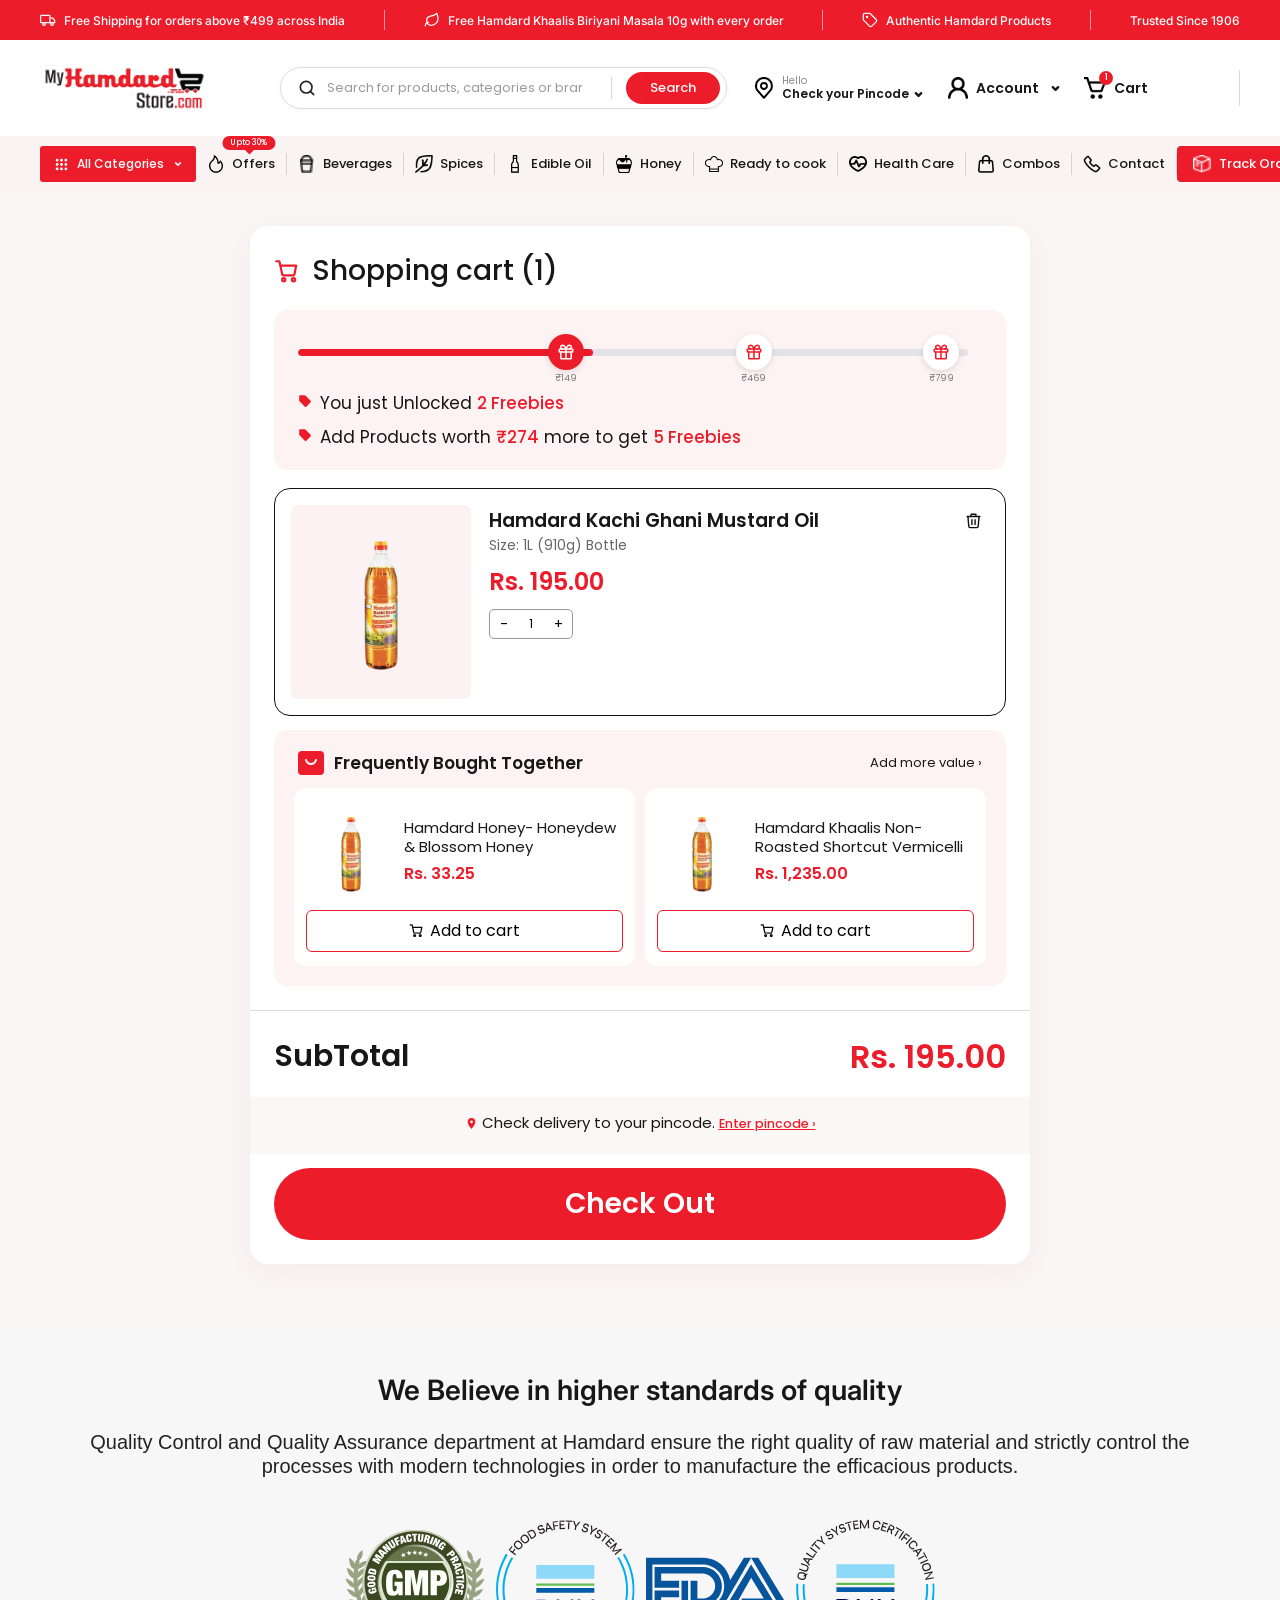
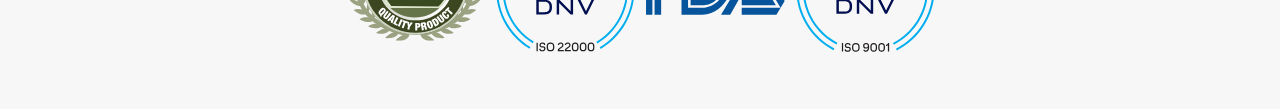
==== cart.html @ 6a052407 "pages updated" ====
<!DOCTYPE html>
<html lang="en">
<head>
  <meta charset="UTF-8">
  <meta name="viewport" content="width=device-width, initial-scale=1.0">
  <meta name="theme-color" content="#ed1c2b">
  <title>Shopping Cart — My Hamdard Store</title>
  <link rel="preconnect" href="https://fonts.googleapis.com">
  <link rel="preconnect" href="https://fonts.gstatic.com" crossorigin>
  <link href="https://fonts.googleapis.com/css2?family=Inter:wght@400;500;600;700;800&family=Poppins:wght@400;500;600;700;800&display=swap" rel="stylesheet">
  <style>
    :root{--red:#ed1c2b;--deep-red:#c91522;--ink:#171717;--muted:#6d6d6d;--line:#e6e6e6;--soft:#fff5f5;--max:1440px}
    *{box-sizing:border-box}html{scroll-behavior:smooth}body{margin:0;color:var(--ink);font-family:Arial,Helvetica,sans-serif;background:#fff;font-size:14px}a{color:inherit;text-decoration:none}button,input{font:inherit}.announcement{background:var(--red);color:#fff}.announcement__inner{max-width:var(--max);margin:auto;display:flex;justify-content:space-between;align-items:center;gap:18px;padding:10px 24px;font-size:13px}.announcement__item{white-space:nowrap}.store-header{max-width:var(--max);margin:auto;padding:24px;display:grid;grid-template-columns:230px minmax(260px,1fr) auto auto auto auto;align-items:center;gap:22px}.brand{font-size:23px;font-weight:700;line-height:1.1;letter-spacing:-1px}.brand-image{display:block;width:220px;max-width:100%}.brand-image img{display:block;width:100%;height:auto;object-fit:contain}.search{display:flex;align-items:center;border:1px solid #ddd;border-radius:40px;padding:5px 6px 5px 16px;min-width:0;box-shadow:0 2px 10px #00000008}.search input{border:0;outline:0;min-width:0;flex:1;padding:10px;background:transparent}.search button,.track-order,.nav-all{background:var(--red);color:white;border:0;border-radius:28px;padding:12px 22px;font-weight:700;cursor:pointer}.header-link{white-space:nowrap;font-weight:600}.header-link small{display:block;font-weight:400;color:var(--muted);font-size:11px}.main-nav{display:flex;align-items:center;gap:0;padding:10px 20px;margin:0 20px 20px;background:#fff8f8;border-radius:14px;box-shadow:0 8px 24px #7e20200c;overflow-x:auto}.nav-all{border-radius:12px;white-space:nowrap;margin-right:14px}.nav-link{padding:12px 15px;white-space:nowrap;border-right:1px solid #e6dede;font-weight:600;display:flex;align-items:center;gap:9px}.nav-icon{width:24px;height:24px;object-fit:contain;flex:0 0 auto}.header-icon{width:24px;height:24px;object-fit:contain;vertical-align:middle;margin-right:5px}.header-location,.header-account,.header-cart{display:flex;align-items:center;gap:5px}.nav-link:hover{color:var(--red)}.track-order{margin-left:auto;border-radius:12px;white-space:nowrap}.hero{position:relative;max-width:var(--max);margin:0 auto;overflow:hidden}.hero-slide{display:none;position:relative}.hero-slide.active{display:block}.hero-slide img{display:block;width:100%;height:auto;aspect-ratio:3.1/1;object-fit:cover}.hero-slide.active .hero-background{display:block;width:100%;height:auto;aspect-ratio:3.1/1;object-fit:cover}.hero-copy{position:absolute;left:6.5%;top:8%;width:42%;z-index:2;color:#fff;text-shadow:0 1px 2px #8f1700}.hero-brand{display:block;width:54px!important;height:auto!important;aspect-ratio:auto!important;object-fit:contain!important;margin-bottom:8px}.hero-copy h1{font-size:clamp(24px,4.2vw,58px);line-height:.94;margin:0 0 10px;font-weight:800;letter-spacing:-1.2px}.hero-copy h1 span{color:#ffe23b}.hero-copy p{font-size:clamp(8px,1vw,14px);line-height:1.35;max-width:420px;margin:0 0 12px}.hero-shop-button{display:inline-block;background:#fff;color:#d71927;text-shadow:none;padding:8px 16px;border-radius:4px;font-weight:700;font-size:clamp(10px,1vw,14px)}.hero-slide .hero-offer-badge{position:absolute;z-index:3;left:39%;top:4%;width:17%;height:auto;aspect-ratio:auto;object-fit:contain;mix-blend-mode:normal;filter:drop-shadow(0 4px 4px #730b0b66)}.hero-dots{position:absolute;bottom:12px;left:0;right:0;display:flex;justify-content:center;gap:8px}.hero-dot{height:9px;width:9px;padding:0;border:1px solid white;border-radius:50%;background:#ffffff80;cursor:pointer}.hero-dot.active{background:#fff;width:25px;border-radius:10px}.benefits{max-width:var(--max);margin:0 auto 30px;padding:20px 24px;display:grid;grid-template-columns:repeat(4,1fr);background:#fff8f8}.benefit{display:flex;align-items:center;justify-content:center;gap:12px;padding:5px 15px;border-right:1px solid #e6dada;font-family: 'Inter', sans-serif;}.benefit:last-child{border:0}.benefit__icon{font-size:28px;color:var(--red)}.benefit strong{display:block;color:var(--red);font-size:15px}.benefit small{display:block;color:var(--red);margin-top:4px}.page-content{max-width:var(--max);padding:0 24px;margin:auto}.section-block{margin:30px 0}.section-heading{display:flex;justify-content:space-between;align-items:center;margin-bottom:15px}.section-heading h2{font-size:22px;margin:0}.view-all{background:#f1f1f1;padding:7px 12px;border-radius:3px;font-size:12px}.category-grid{display:grid;grid-template-columns:repeat(6,minmax(0,1fr));gap:18px}.category-card{text-align:center;position:relative;border-radius:10px;padding-bottom:10px}.category-card__image{display:flex;align-items:center;justify-content:center;min-height:125px;border-radius:10px;background:#fff0d9;overflow:hidden}.category-card__image img{width:100%;height:125px;object-fit:cover}.category-card strong{display:block;position:relative;margin:-12px auto 0;background:#F7F7F7;padding:9px 8px 5px;border-radius:7px;width:85%;font-size:13px;box-shadow:0 2px 8px #0000000c}.category-card small{display:inline-block;color:white;background:var(--red);border-radius:10px;padding:4px 12px;font-size:10px;margin-top:5px}.product-grid{display:grid;grid-template-columns:repeat(4,minmax(0,1fr));gap:18px}.product-card{border:1px solid #bcbcbc;border-radius:5px;overflow:hidden;background:#fff;min-width:0}.product-card__visual{height:205px;display:flex;align-items:center;justify-content:center;position:relative;background:#fff;overflow:hidden}.product-card__visual.pink{background:#fff;}.product-card__visual.green{background:#fff}.product-card__visual.cream{background:#fff}.product-card__visual.orange{background:#fff;}.product-card__visual img{height:86%;width:82%;object-fit:contain;mix-blend-mode:multiply}.discount{position:absolute;right:8px;top:8px;background:var(--red);color:#fff;border-radius:3px;padding:5px 7px;font-size:11px;font-weight:bold}.wishlist{position:absolute;right:9px;bottom:9px;background:#fff;border-radius:50%;width:23px;height:23px;display:grid;place-items:center;color:var(--red)}.product-details{padding:10px}.product-type{font-size:10px;color:#777;text-transform:uppercase;margin:0 0 6px}.product-title{font-size:13px;font-weight:700;line-height:1.4;min-height:34px;margin:0}.rating{font-size:11px;color:#e8a300;margin:6px 0}.price{display:flex;align-items:center;gap:7px;margin:8px 0;font-size:13px}.price strong{font-size:15px}.price del{color:#888;font-size:11px}.product-actions{display:grid;grid-template-columns:1fr 1fr;gap:5px}.product-actions button{border:0;background:var(--red);color:#fff;border-radius:4px;padding:9px 4px;font-size:11px;font-weight:bold;cursor:pointer}.product-actions button:hover{background:var(--deep-red)}.quality{background:#f7f7f7;text-align:center;padding:45px 24px;margin:0 calc((var(--max) - 100vw)/2)}.quality h2{font-size:23px;margin:0 0 12px}.quality p{max-width:850px;margin:0 auto 25px;line-height:1.6;color:#555}.quality-marks{display:flex;justify-content:center;align-items:center;gap:20px;flex-wrap:wrap}.attributes{padding:0;margin:28px calc(50% - 50vw);position:relative;overflow:hidden;background:#fff}.attributes__banner{display:block;width:100%;height:auto;max-height:300px;object-fit:contain}
    /* ===== Figma-match overrides ===== */
    body{font-family:'Poppins',Arial,Helvetica,sans-serif}
    button,input,select{font-family:inherit}
    .announcement__inner{justify-content:space-around;padding:9px clamp(12px,2vw,28px);font-size:clamp(10px,.86vw,13px);gap:12px}
    .announcement__item{font-weight:500}
    .store-header{padding:clamp(10px,1.1vw,18px) clamp(12px,1.6vw,24px);grid-template-columns:clamp(150px,15vw,220px) minmax(160px,1fr) auto auto auto auto;gap:clamp(8px,1.4vw,22px)}
    .brand-image{width:100%}
    .search{padding:4px 5px 4px clamp(10px,1vw,16px)}
    .search input{padding:clamp(6px,.7vw,10px);font-size:clamp(11px,.9vw,14px)}
    .search button{padding:clamp(8px,.8vw,12px) clamp(14px,1.4vw,24px);font-size:clamp(11px,.9vw,14px)}
    .header-link{font-size:clamp(11px,.92vw,14px)}
    .header-link small{font-size:clamp(9px,.75vw,11px)}
    .header-icon{width:clamp(18px,1.6vw,24px);height:clamp(18px,1.6vw,24px)}
    .main-nav{overflow:visible;max-width:calc(var(--max) - 40px);margin:0 auto 18px;padding:clamp(6px,.7vw,10px) clamp(8px,1vw,14px);gap:0;justify-content:space-between}
    .nav-all{padding:clamp(8px,.9vw,13px) clamp(10px,1.3vw,22px);font-size:clamp(11px,.92vw,14px);margin-right:clamp(4px,.8vw,14px);flex:0 0 auto}
    .nav-link{position:relative;flex:0 1 auto;padding:clamp(6px,.8vw,12px) clamp(5px,.75vw,14px);gap:clamp(4px,.5vw,9px);font-size:clamp(11px,.92vw,14px)}
    .nav-link:last-of-type{border-right:0}
    .nav-icon{width:clamp(16px,1.5vw,24px);height:clamp(16px,1.5vw,24px)}
    .nav-badge{position:absolute;left:50%;top:-8px;transform:translateX(-35%);background:var(--red);color:#fff;font-size:10px;font-weight:500;line-height:1;padding:5px 9px;border-radius:12px;white-space:nowrap}
    .nav-badge:after{content:"";position:absolute;left:50%;bottom:-3px;width:7px;height:7px;background:var(--red);transform:translateX(-50%) rotate(45deg)}
    .track-order{padding:clamp(8px,.9vw,13px) clamp(10px,1.3vw,22px);font-size:clamp(11px,.92vw,14px);margin-left:clamp(4px,.8vw,14px);flex:0 0 auto}
    /* product cards */
    .product-grid{gap:clamp(12px,1.4vw,22px)}
    .product-card{border:2px solid #111;border-radius:16px;background:#fff}
    .product-card__visual{height:auto;aspect-ratio:1.2/1;border-bottom:1.5px solid #111}
    .product-card__visual img{height:82%;width:82%}
    .veg-badge{position:absolute;left:clamp(8px,.9vw,14px);top:clamp(8px,.9vw,14px);width:clamp(18px,1.6vw,24px);height:clamp(18px,1.6vw,24px);background:#fff;border:2px solid #0fb637;display:grid;place-items:center;z-index:2}
    .veg-badge:after{content:"";width:55%;height:55%;border-radius:50%;background:#0fb637}
    .discount{right:clamp(8px,.9vw,14px);top:clamp(8px,.9vw,14px);border-radius:8px;padding:clamp(5px,.55vw,8px) clamp(8px,.9vw,14px);font-size:clamp(10px,.85vw,14px);font-weight:500;z-index:2;background:#ed1c2b}
    .wishlist{right:clamp(8px,.9vw,14px);top:calc(clamp(8px,.9vw,14px) + clamp(30px,2.6vw,40px));bottom:auto;width:clamp(26px,2.3vw,34px);height:clamp(26px,2.3vw,34px);background:#f6eeee;color:#111;z-index:2}
    .wishlist svg{width:55%;height:55%;fill:none;stroke:#111;stroke-width:2;stroke-linecap:round;stroke-linejoin:round}
    .product-details{padding:clamp(10px,1vw,16px)}
    .product-meta{display:flex;justify-content:space-between;align-items:center;gap:6px}
    .product-type{font-size:clamp(10px,.85vw,14px);font-weight:500;color:#777;margin:0}
    .rating{margin:0;font-size:clamp(10px,.85vw,13px);color:#111;white-space:nowrap}
    .rating .star{color:#f7c02a;font-size:1.15em}
    .product-title{font-size:clamp(13px,1.2vw,18px);font-weight:500;line-height:1.3;min-height:0;margin:clamp(4px,.5vw,8px) 0 clamp(8px,.9vw,14px)}
    .price-row{display:flex;align-items:center;justify-content:space-between;gap:clamp(6px,.7vw,10px)}
    .price{margin:0;gap:6px;flex-wrap:wrap}
    .price strong{font-size:clamp(13px,1.15vw,17px);font-weight:500}
    .price del{font-size:clamp(9px,.8vw,12px)}
    .size-select{appearance:none;-webkit-appearance:none;flex:0 1 46%;min-width:0;border:2px solid #a5a5a5;border-radius:8px;background:#fff url("data:image/svg+xml,%3Csvg xmlns='http://www.w3.org/2000/svg' width='12' height='8' viewBox='0 0 12 8'%3E%3Cpath d='M1 1.5l5 5 5-5' fill='none' stroke='%23111' stroke-width='2' stroke-linecap='round' stroke-linejoin='round'/%3E%3C/svg%3E") no-repeat right 10px center;padding:clamp(5px,.55vw,8px) 26px clamp(5px,.55vw,8px) clamp(8px,.8vw,12px);font-size:clamp(10px,.9vw,14px);color:#111;cursor:pointer;text-align:center}
    .product-actions{gap:clamp(6px,.7vw,10px);margin-top:clamp(10px,1vw,14px)}
    .product-actions button{display:flex;align-items:center;justify-content:center;gap:6px;border-radius:10px;padding:clamp(8px,.85vw,12px) 4px;font-size:clamp(10px,.9vw,14px);font-weight:500}
    .product-actions svg{width:clamp(12px,1vw,16px);height:clamp(12px,1vw,16px);fill:none;stroke:#fff;stroke-width:2;stroke-linecap:round;stroke-linejoin:round;flex:0 0 auto;pointer-events:none}
    @media(max-width:900px){.main-nav{overflow-x:auto;justify-content:flex-start}.nav-link{flex:0 0 auto}.nav-badge{display:none}}
    @media(max-width:1100px){.brand-image{width:170px}.store-header{grid-template-columns:180px minmax(200px,1fr) auto auto;gap:14px}.header-location{display:none}.main-nav{margin:0 12px 14px}.nav-link{padding:10px}.category-grid{grid-template-columns:repeat(3,minmax(0,1fr))}.product-grid{gap:12px}.product-card__visual{height:170px}}
    @media(max-width:700px){.hero-copy{left:6%;top:7%;width:43%}.hero-brand{width:30px!important;margin-bottom:3px}.hero-copy h1{font-size:clamp(16px,4.3vw,30px);margin-bottom:4px}.hero-copy p{font-size:6px;margin-bottom:5px;max-width:95%}.hero-shop-button{font-size:7px;padding:4px 7px}.hero-slide .hero-offer-badge{left:39%;top:3%;width:19%}body{font-size:13px}.announcement__inner{padding:8px 12px;overflow:auto;justify-content:flex-start;gap:20px;font-size:11px}.store-header{padding:15px 12px;grid-template-columns:1fr auto;gap:12px}.search{grid-column:1/-1;grid-row:2}.search input{padding:8px}.search button{padding:10px 16px}.header-link{font-size:12px}.main-nav{margin:0 8px 12px;padding:8px;gap:4px}.nav-all{padding:11px 14px}.nav-link{padding:10px;font-size:12px}.track-order{padding:11px 14px}.hero-slide img{aspect-ratio:1.5/1;object-fit:cover}.benefits{grid-template-columns:repeat(2,1fr);padding:10px 6px;margin-bottom:22px}.benefit{justify-content:flex-start;padding:12px 8px;border-right:0;border-bottom:1px solid #eadede;gap:8px}.benefit:nth-child(odd){border-right:1px solid #eadede}.benefit:nth-last-child(-n+2){border-bottom:0}.benefit__icon{font-size:23px}.benefit strong{font-size:12px}.benefit small{font-size:10px}.page-content{padding:0 12px}.section-block{margin:23px 0}.section-heading h2{font-size:18px}.category-grid{grid-template-columns:repeat(3,minmax(0,1fr));gap:9px}.category-card__image,.category-card__image img{min-height:90px;height:90px}.category-card strong{font-size:11px}.category-card small{font-size:9px;padding:4px 8px}.product-grid{grid-template-columns:repeat(2,minmax(0,1fr));gap:10px}.product-card__visual{height:150px}.product-details{padding:8px}.product-title{font-size:12px}.price strong{font-size:13px}.product-actions button{font-size:10px;padding:8px 2px}.quality{margin:0 -12px;padding:35px 14px}.quality h2{font-size:19px}}

    /* ===== Pixel-match to Figma (1440 frame) — desktop only ===== */
    @media(min-width:1101px){
      html,body{overflow-x:hidden}
      .page-content{width:min(1200px,calc(100% - 48px));max-width:none;padding:0;margin:0 auto}
      .hero{max-width:none;width:100%}
      .hero-slide img,.hero-slide.active .hero-background{aspect-ratio:3/1}
      .hero-copy{left:7.15%;top:17%;width:46%}
      .hero-brand{width:82px!important;margin-bottom:34px}
      .hero-copy h1{font-size:4.1vw;line-height:.95;letter-spacing:-1px;margin:0 0 20px}
      .hero-copy p{font-size:1.1vw;font-weight:500;line-height:1.25;max-width:38vw;margin:0 0 20px}
      .hero-shop-button{font-size:1.25vw;font-weight:600;padding:.75vw 1.5vw;border-radius:4px;box-shadow:0 2px 6px #0003}
      .hero-slide .hero-offer-badge{left:42.1%;top:9%;width:15.9%}
      .benefits{max-width:none;width:100%;margin:0;padding:0 max(24px,calc((100% - 1200px)/2));height:99px;align-items:center;background:#fff5f5}
      .benefit{justify-content:flex-start;padding:0 0 0 15px;height:52px;gap:20px}
      .benefit__icon{font-size:36px}
      .benefit strong{font-size:18px;font-weight:500}
      .benefit small{font-size:15px;color:var(--red);font-weight:500;margin-top:2px}
      .section-heading{height:30px}
      .section-heading h2{font-size:28px;font-weight:600;line-height:1}
      .view-all{width:88px;height:28px;display:flex;align-items:center;justify-content:center;background:#d9d9d9;border-radius:2px;font-size:13px;font-weight:400;padding:0}
      .category-grid{gap:34px;grid-template-columns:repeat(6,minmax(0,1fr))}
      .category-card{padding-bottom:0}
      .category-card__image{min-height:0;height:116px;border-radius:8px}
      .category-card__image img{height:116px}
      .category-card strong{margin:-22px auto 0;width:82%;height:44px;display:flex;align-items:center;justify-content:center;padding:0;font-size:14px;font-weight:500;border-radius:4px;box-shadow:0 2px 6px #0000001a}
      .category-card small{display:block;width:84px;margin:-10px auto 0;padding:4px 0;font-size:9px;line-height:12px;border-radius:10px;position:relative}
      .product-grid{gap:33px}
      .product-card{border:1px solid #111;border-radius:4px}
      .product-card__visual{height:auto;aspect-ratio:273/223;border-bottom:1px solid #111}
      .product-card__visual img{height:85%;width:85%}
      .veg-badge{left:13px;top:13px;width:16px;height:16px;border-width:1.5px}
      .discount{right:15px;top:13px;border-radius:5px;padding:0;width:62px;height:22px;display:flex;align-items:center;justify-content:center;font-size:10px;font-weight:500}
      .wishlist{right:15px;top:45px;width:20px;height:20px;background:#fff;border:1px solid #111}
      .wishlist svg{width:60%;height:60%}
      .product-details{padding:14px 16px 14px}
      .product-meta{height:18px}
      .product-type{font-size:11px;line-height:18px}
      .rating{font-size:10px;line-height:18px}
      .product-title{font-size:15px;line-height:22px;font-weight:500;margin:5px 0 5px;white-space:nowrap;overflow:hidden;text-overflow:ellipsis}
      .price-row{height:28px;gap:8px}
      .price strong{font-size:13px;font-weight:500}
      .price del{font-size:10px}
      .price{flex-wrap:nowrap;gap:6px;min-width:0}
      .size-select{flex:0 0 90px;width:90px;/*height:28px;*/border:1px solid #8a8a8a;border-radius:2px;padding:2px 20px 2px 10px;font-size:10px;background-position:right 8px center;background-size:9px}
      .product-actions{gap:6px;margin-top:12px}
      .product-actions button{ padding:5px 15px;border-radius:5px;font-size:11px;font-weight:500;gap:6px}
      .product-actions svg{width:14px;height:14px}
      .attributes{margin-left:calc(50% - 50vw);margin-right:calc(50% - 50vw);margin-bottom:0}
      .attributes__banner{max-height:none;width:100%;height:auto}
      .quality{margin-left:calc(50% - 50vw);margin-right:calc(50% - 50vw);margin-bottom:0;padding:50px 24px 53px;background:#f7f7f7}
      .quality h2{font-size:28px;font-weight:600;margin:0 0 22px;line-height:1.2}
      .quality p{font-family:Arial,Helvetica,sans-serif;font-size:20px;line-height:24px;color:#222;max-width:1120px;margin:0 auto 38px}
    }

    .benefit__icon{display:flex;align-items:center;justify-content:center;flex:0 0 auto}
    .benefit__icon img{display:block;height:34px;width:auto;object-fit:contain}
    @media(min-width:1101px){.benefit__icon img{height:46px}.benefit{gap:22px}}
    @media(max-width:700px){.benefit__icon img{height:26px}}

    .quality-marks{gap:8px;flex-wrap:nowrap}
    .cert-icon{display:block;height:80px;width:auto;flex:0 1 auto;min-width:0;object-fit:contain}
    @media(min-width:1101px){.quality-marks{gap:10px}.cert-icon{height:140px}}
    @media(max-width:700px){.quality-marks{flex-wrap:wrap;gap:10px}.cert-icon{height:70px}}

    /* ===== sliders ===== */
    .product-grid{--per:4;--gap:33px}
    .category-grid{--per:6;--gap:34px}
    .slider-viewport{overflow:hidden;padding:8px 2px;margin:-8px -2px}
    .slider-viewport>.product-grid,.slider-viewport>.category-grid{display:flex;gap:var(--gap);transition:transform .6s ease;will-change:transform;transform:translateX(calc(-1 * var(--i,0) * (100% + var(--gap)) / var(--per)))}
    .slider-viewport>.product-grid>*,.slider-viewport>.category-grid>*{flex:0 0 calc((100% - (var(--per) - 1) * var(--gap)) / var(--per));min-width:0}
    .slider-dots{display:flex;justify-content:center;align-items:center;gap:14px;margin-top:18px}
    .slider-dot{width:12px;height:12px;padding:0;border:0;border-radius:50%;background:#d9d9d9;cursor:pointer;transition:background .25s}
    .slider-dot.active{background:#ed1c2b}
    @media(max-width:1100px){.product-grid{--gap:12px}.category-grid{--per:3;--gap:18px}}
    @media(max-width:700px){.product-grid{--per:2;--gap:10px}.category-grid{--per:3;--gap:9px}.slider-dots{margin-top:12px}}

    /* ===== hero sliding carousel ===== */
    .hero-track{display:flex;will-change:transform}
    .hero-track>.hero-slide{display:block;flex:0 0 100%;min-width:0}
    .hero-dots{z-index:5}

    /* ===== slider wrappers ===== */
    .slider-wrap{position:relative}
    .slider-arrow{display:none}
    .menu-toggle{display:none}
    .hero-slide .hero-mobile-bg,.hero-slide .hero-mobile-products,.hero-slide .hero-mobile-badge{display:none}

    /* ===== MOBILE (Figma match) ===== */
    @media(max-width:700px){
      body{font-size:13px}
      .announcement__inner{justify-content:center;padding:7px 10px;overflow:visible;font-size:11px;gap:0}
      .announcement__item:not(:first-child){display:none}
      .store-header{display:grid;grid-template-columns:24px 1fr auto auto auto;align-items:center;column-gap:12px;row-gap:8px;padding:10px 14px 10px;max-width:none}
      .menu-toggle{display:flex;flex-direction:column;justify-content:center;gap:4px;width:24px;height:28px;padding:0;border:0;background:none;cursor:pointer}
      .menu-toggle span{display:block;width:20px;height:2px;border-radius:2px;background:#171717}
      .brand-image{width:128px;grid-column:2;grid-row:1}
      .header-link{font-size:9px;font-weight:500;line-height:1.1;color:#171717}
      .header-location,.header-account,.header-cart{display:flex;flex-direction:column;align-items:center;gap:2px;margin:0;position:relative}
      .header-location{grid-column:3;grid-row:1}.header-account{grid-column:4;grid-row:1}.header-cart{grid-column:5;grid-row:1}
      .header-icon{width:20px;height:20px;margin:0}
      .header-location .loc-text{font-size:0}.header-location small{display:none}
      .header-location .loc-text:after{content:"Pincode";font-size:9px;font-weight:500}
      #cart-count{position:absolute;top:-4px;right:-5px;min-width:12px;height:12px;border-radius:50%;background:var(--red);color:#fff;font-size:8px;line-height:12px;text-align:center}
      .search{grid-column:1/-1;grid-row:2;height:38px;padding:3px 2px 4px 12px;box-shadow:none}
      .search input{padding:4px;font-size:11px}
      .search button{padding:8px 18px;font-size:11px;border-radius:18px;font-weight: 500;}
      .main-nav{display:none;margin:0;border-radius:0;box-shadow:none;background:#f7f7f7;padding:6px 16px 12px;overflow:visible}
      .main-nav.open{display:flex;flex-direction:column;align-items:stretch}
      .main-nav .nav-all{display:none}
      .main-nav .nav-link{border-right:0;border-bottom:1px solid #e8e8e8;padding:12px 2px;font-size:14px;height:auto}
      .main-nav .nav-badge{display:none}
      .main-nav .track-order{margin:10px 0 0;justify-content:center;text-align:center;border-radius:6px;font-size:14px;padding:12px}
      .hero{width:100%;max-width:none}
      .hero-track>.hero-slide{position:relative}
      .hero-slide.active .hero-background,.hero-slide .hero-offer-badge{display:none}
      .hero-slide .hero-mobile-bg{display:block;width:100%;height:auto;aspect-ratio:auto;object-fit:cover}
      .hero-slide .hero-mobile-products{display:block;position:absolute;left:15.5%;top:57.5%;width:69%;height:auto;aspect-ratio:auto;object-fit:contain;z-index:2}
      .hero-slide .hero-mobile-badge{display:block;position:absolute;left:34%;top:32.5%;width:32%;height:auto;aspect-ratio:auto;object-fit:contain;z-index:4;filter:drop-shadow(0 3px 3px #730b0b55)}
      .hero-copy{left:0;top:0;width:100%;height:100%;text-shadow:none}
      .hero-copy .hero-brand{position:absolute;left:50%;top:3.5%;transform:translateX(-50%);width:58px!important;margin:0}
      .hero-copy h1{position:absolute;left:0;top:9%;width:100%;margin:0;text-align:center;font-size:8vw;line-height:1;letter-spacing:-.5px}
      /* .hero-copy h1 br{display:none} */
      .hero-copy p{position:absolute;padding:0 10px;top:23%;width:100%;margin:0;text-align:center;font-size:10px;line-height:1.35;max-width:none}
      .hero-shop-button{position:absolute;left:50%;top:86%;transform:translateX(-50%);font-size:13px;padding:9px 26px;white-space:nowrap}
      .hero-dots{bottom:8px}
      .benefits{display:grid;grid-template-columns:1fr 1fr;padding:8px 6vw;margin:0;height:auto;background:#fff5f5}
      .benefit{justify-content:flex-start;gap:8px;padding:10px 6px}
      .benefit__icon img{height:26px}
      .benefit strong{font-size:12.5px;font-weight:500}
      .benefit small{font-size:10px;margin-top:1px}
      .page-content{width:auto;max-width:none;padding:0 6vw;margin:0 auto}
      .section-heading{height:24px}
      .section-heading h2{font-size:18px;font-weight:600}
      .view-all{width:66px;height:22px;display:flex;align-items:center;justify-content:center;padding:0;font-size:10px;background:#d9d9d9;border-radius:2px}
      .category-grid{--per:2.5;--gap:17px}
      .slider-viewport.is-cat,.slider-viewport.is-prod{margin-right:-6vw}
      .slider-dots{gap:6px;margin-top:12px}
      .slider-dot{width:6px;height:6px}
      .dots-prod{display:none}
      .slider-arrow{display:flex;align-items:center;justify-content:center;position:absolute;width:14px;height:30px;top:calc(26.4vw - 7.6px);padding:0;border:0;border-radius:0;background:#000;color:#fff;z-index:4;cursor:pointer}
      .slider-arrow.prev{left:0}.slider-arrow.next{right:-4vw}
      .category-card__image{min-height:0;height:auto;aspect-ratio:1.5;border-radius:8px}
      .category-card__image img{width:100%;height:100%;min-height:0}
      .category-card strong{margin:-17px auto 0;width:84%;height:36px;display:flex;align-items:center;justify-content:center;padding:0;font-size:13px;font-weight:500;border-radius:4px}
      .category-card small{display:block;width:60px;margin:-8px auto 0;padding:3px 0;font-size:8px;line-height:10px;border-radius:8px;position:relative}
      .product-grid{--per:1.97;--gap:5.6vw}
      .product-card{border:1px solid #111;border-radius:4px}
      .product-card__visual{height:auto;aspect-ratio:273/223;border-bottom:1px solid #111}
      .product-card__visual img{height:85%;width:85%}
      .veg-badge{left:8px;top:8px;width:12px;height:12px;border-width:1.5px}
      .discount{right:8px;top:8px;width:44px;height:16px;padding:0;display:flex;align-items:center;justify-content:center;font-size:8.5px;border-radius:2px}
      .wishlist{right:8px;top:29px;width:16px;height:16px;background:#fff;border:1px solid #111}
      .product-details{padding:10px 10px 11px}
      .product-meta{height:14px}
      .product-type{font-size:9px;line-height:14px}
      .rating{font-size:9px;line-height:14px}
      .product-title{font-size:12.5px;line-height:17px;margin:5px 0 8px;white-space:nowrap;overflow:hidden;text-overflow:ellipsis}
      .price-row{height:20px;gap:4px}
      .price{gap:3px;flex-wrap:nowrap;min-width:0}
      .price strong{font-size:11.5px}
      .price del{font-size:8px}
      .size-select{flex:0 1 58px;width:58px;min-width:0;height:20px;font-size:9px;padding:0 12px 0 4px;border:1px solid #8a8a8a;border-radius:2px;background-size:6px;background-position:right 5px center}
      .product-actions{gap:4px;margin-top:9px}
      .product-actions button{height:26px;padding:0;font-size:9.5px;border-radius:3px;gap:3px}
      .product-actions svg{width:10px;height:10px}
      .attributes{margin-left:calc(50% - 50vw);margin-right:calc(50% - 50vw);margin-bottom:0;padding:0}
      .attributes__banner{width:100%;height:auto;max-height:none}
      .quality{margin-left:calc(50% - 50vw);margin-right:calc(50% - 50vw);margin-bottom:0;padding:30px 16px 32px}
      .quality h2{font-size:17px;margin:0 0 12px}
      .quality p{font-size:11px;line-height:1.45;margin:0 auto 18px;max-width:none}
      .quality-marks{flex-wrap:nowrap;gap:4px}
      .cert-icon{height:66px;min-width:0}
    }

    .slider-arrow svg{width:10px;height:10px;fill:none;stroke:#fff;stroke-width:3;stroke-linecap:round;stroke-linejoin:round;pointer-events:none}

    /* ===== Hamdard logo (header right) ===== */
    .trust-logo{display:block;width:97px;height:auto;flex:0 0 97px}
    @media(max-width:1100px){.trust-logo{display:none}}

    /* ===== DESKTOP dots: active = bigger red, others smaller grey ===== */
    @media(min-width:701px){
      .slider-dots{gap:7px}
      .slider-dot{width:8px;height:6px;transition:width .25s,height .25s,background .25s}
      .slider-dot.active{width:11px;height:11px;background:#ed1c2b}
    }

    /* =====================================================================
       FIGMA v3 — header / announcement / nav (1440 frame)
       ===================================================================== */
    .announcement__item{display:inline-flex;align-items:center;gap:8px}
    .announcement__item svg{width:16px;height:16px;fill:none;stroke:#fff;stroke-width:1.8;stroke-linecap:round;stroke-linejoin:round;flex:0 0 auto}
    .announcement__sep{width:1px;height:20px;background:rgba(255,255,255,.55);flex:0 0 1px}
    .search-icon{width:20px;height:20px;flex:0 0 auto;fill:none;stroke:#222;stroke-width:2;stroke-linecap:round}
    .search-sep{width:1px;height:22px;background:#d6d6d6;margin:0 14px 0 6px;flex:0 0 1px}
    .chev{width:9px;height:9px;fill:none;stroke:currentColor;stroke-width:2.6;stroke-linecap:round;stroke-linejoin:round;margin-left:5px;vertical-align:middle;flex:0 0 auto}
    .cart-icon-wrap{position:relative;display:inline-flex}
    .header-divider{width:1px;height:36px;background:#d9d9d9;flex:0 0 1px}
    .nav-all,.track-order{display:flex;align-items:center}
    .nav-all svg{width:15px;height:15px;fill:none;stroke:#fff;stroke-width:2;stroke-linecap:round;stroke-linejoin:round;flex:0 0 auto}
    .nav-all .chev{width:8px;height:8px;margin-left:2px}
    .track-order .nav-icon{filter:brightness(0) invert(1)}

    @media(min-width:1101px){
      /* announcement strip — Inter */
      .announcement__inner{width:min(1200px,calc(100% - 48px));max-width:none;height:40px;margin:0 auto;padding:0;justify-content:space-between;gap:0;font-size:12px}
      .announcement__item{font-weight:500}
      /* header row */
      .store-header{display:flex;align-items:center;width:min(1200px,calc(100% - 48px));max-width:none;height:96px;margin:0 auto;padding:0;gap:0}
      .brand-image{width:168px;flex:0 0 168px}
      .search{flex:0 1 447px;width:447px;min-width:300px;height:42px;margin-left:72px;padding:0 6px 0 16px;border:1px solid #dcdcdc;border-radius:40px;box-shadow:0 1px 6px #0000000a}
      .search input{padding:0 10px;font-size:13px;color:#222}
      .search input::placeholder{color:#9a9a9a}
      .search button{height:32px;padding:0 24px;font-size:13px;font-weight:500;border-radius:20px}
      .header-link{font-size:14px;font-weight:600;color:#171717}
      .header-icon{width:22px;height:22px;margin:0}
      .header-location{margin-left:26px;gap:7px}
      .header-location .loc-text{display:block;font-size:12px;font-weight:600;line-height:1.25}
      .header-location small{display:block;font-size:10px;font-weight:400;color:#8a8a8a;line-height:1.1}
      .header-account{margin-left:24px;gap:7px}
      .header-cart{margin-left:24px;margin-right:24px;gap:8px}
      #cart-count{position:absolute;top:-6px;right:-7px;min-width:14px;height:14px;padding:0 3px;border-radius:7px;background:var(--red);color:#fff;font-size:8px;font-weight:600;line-height:14px;text-align:center}
      .header-divider{margin-left:auto}
      .trust-logo{margin-left:30px}
      /* nav bar */
      .main-nav{display:flex;align-items:center;justify-content:space-between;max-width:none;height:56px;margin:0;border-radius:0;box-shadow:none;background:#faf3f3;padding:0 max(24px,calc((100% - 1200px)/2));overflow:visible}
      .nav-all{height:36px;padding:0 14px;gap:8px;font-size:12px;font-weight:500;border-radius:3px;margin-right:0}
      .nav-link{height:22px;padding:0 11px;gap:7px;font-size:13px;font-weight:500;border-right:1px solid #d9d2d2;align-items:center}
      .nav-link:last-of-type{border-right:1px solid #d9d2d2}
      .nav-icon{width:18px;height:18px}
      .nav-badge{top:-17px;font-size:8px;padding:3px 8px}
      .track-order{height:36px;padding:0 16px;gap:8px;font-size:13px;font-weight:500;border-radius:4px;margin-left:0}
    }

    /* ===== FONTS: strip + headings + rating = Inter ===== */
    :root{--inter:'Inter',Arial,Helvetica,sans-serif}
    .announcement,.announcement__item{font-family:var(--inter)}
    h1,h2,h3,h4,h5,h6,.section-heading h2,.quality h2,.hero-copy h1{font-family:var(--inter)}
    .rating,.rating .star{font-family:var(--inter)}

    /* ===== EVEN vertical rhythm: same gap between every section ===== */
    :root{--sec-gap:56px;--head-gap:28px}
    @media(max-width:1100px){:root{--sec-gap:44px;--head-gap:22px}.header-divider{display:none}}
    @media(max-width:700px){:root{--sec-gap:32px;--head-gap:16px}.announcement__sep,.search-sep,.chev{display:none}}
    .section-block,#categories{margin:var(--sec-gap) 0 0}
    .section-heading,#categories .section-heading{margin-bottom:var(--head-gap)}
    .attributes,.quality{margin-top:var(--sec-gap)}

    /* ===== DRAG (mouse + touch) for every slider ===== */
    .hero,.slider-viewport{touch-action:pan-y;cursor:grab;-webkit-user-select:none;user-select:none}
    .hero.is-dragging,.slider-viewport.is-dragging,.is-dragging *{cursor:grabbing!important}
    .hero img,.hero a,.slider-viewport img,.slider-viewport a{-webkit-user-drag:none;user-drag:none}
    .slider-viewport select,.slider-viewport button,.hero-dot{cursor:pointer}

    /* ===== DOTS: active = 20px pill (all sliders + hero) ===== */
    .slider-dot{transition:width .3s ease,background .3s ease}
    .slider-dot.active{width:20px!important;border-radius:10px!important;background:#ed1c2b}
    .hero-dot{transition:width .3s ease,background .3s ease}
    .hero-dot.active{width:20px!important;border-radius:10px!important}
    @media(min-width:701px){.slider-dot,.slider-dot.active{height:8px}}

    /* ===== SAME card properties in every slider (only visual bg differs) ===== */
    .slider-viewport>.product-grid{align-items:stretch}
    .slider-viewport .product-card{display:flex;flex-direction:column;height:auto}
    .slider-viewport .product-card .product-details{flex:1;display:flex;flex-direction:column}
    .slider-viewport .product-card .product-actions{margin-top:auto;padding-top:8px}
    .slider-viewport .product-card__visual img{object-fit:contain;mix-blend-mode:multiply}
    @media(max-width:700px){.slider-viewport .product-card .product-actions{padding-top:9px}}

    /* ===== MOBILE v5: cards as per reference (≈1.9 cards visible, 2nd slightly cut) ===== */
    @media(max-width:700px){
      .page-content{padding:0 5vw}
      .slider-viewport.is-cat,.slider-viewport.is-prod{margin-right:-5vw}
      .product-grid{--per:1.94;--gap:5.8vw}
      .product-card{border:1px solid #111;border-radius:4px}
      .veg-badge{left:8px;top:8px;width:12px;height:12px}
      .discount{right:8px;top:8px;width:46px;height:18px;font-size:9px;border-radius:3px}
      .wishlist{right:8px;top:32px;width:16px;height:16px}
      .product-details{padding:10px 8px 10px}
      .product-meta{height:14px}
      .product-type{font-size:9px;line-height:14px}
      .rating{font-size:8.5px;line-height:14px}
      .product-title{font-size:13px;line-height:18px;font-weight:500;margin:6px 0 8px}
      .price-row{height:22px;gap:5px}
      .price{gap:4px;flex-wrap:nowrap;min-width:0;overflow:hidden}
      .price strong{font-size:11px}
      .price del{font-size:8px}
      .size-select{flex:0 0 42%;width:42%;height:21px;font-size:9px;padding:0 14px 0 6px;border:1px solid #8a8a8a;border-radius:2px;background-size:7px;background-position:right 6px center}
      .slider-viewport .product-card .product-actions{padding-top:9px}
      .product-actions{gap:5px}
      .product-actions button{height:23px;padding:0;font-size:8.5px;border-radius:3px;gap:4px}
      .product-actions svg{width:10px;height:10px}
      /* arrows: black 14x28, centred on product image; prev inside 1st card, next near screen edge */
      .slider-arrow{width:14px;height:28px;border-radius:0;top:calc(8px + 18.9vw - 14px)}
      .slider-arrow.prev{left:0px}
      .slider-arrow.next{right:calc(-5vw + 7px)}
      .slider-arrow svg{width:10px;height:10px}
      /* hero slides without mobile artwork show their own banner (same as desktop) */
      .hero-slide--simple .hero-mobile-bg,.hero-slide--simple .hero-mobile-products,.hero-slide--simple .hero-mobile-badge{display:none!important}
      .hero-slide--simple.active .hero-background{display:block;width:100%;height:100%;aspect-ratio:auto;object-fit:cover;object-position:70% center}
    }

    /* ===== HERO dots on the image + mobile hero = screen height minus 20px ===== */
    .hero-dots{bottom:14px;gap:6px;pointer-events:none}
    .hero-dot{pointer-events:auto;width:7px;height:7px;border:0;border-radius:50%;background:rgba(255,255,255,.55);box-shadow:0 1px 3px rgba(0,0,0,.25)}
    .hero-dot.active{width:20px!important;border-radius:10px!important;background:#fff}
    @media(max-width:700px){
      .hero{height:var(--hero-h,auto)}
      .hero-track,.hero-track>.hero-slide{height:100%}
      .hero-slide .hero-mobile-bg{width:100%;height:100%;object-fit:cover;object-position:center}
      .hero-dots{bottom:12px}
    }

    /* ===== PRODUCT HOVER IMAGE (per product, only when data.hover is set) ===== */
    .product-card__visual .img-main,
    .product-card__visual .img-hover{transition:opacity .35s ease}
    .product-card__visual .img-hover{position:absolute;top:0;left:0;right: 0;bottom: 0;opacity:0;pointer-events:none;z-index:1;margin: auto;}
    @media(hover:hover){
      .product-card:hover .product-card__visual.has-hover .img-hover{opacity:1;transform:scale(1.2)}
      .product-card:hover .product-card__visual.has-hover .img-main{opacity:0}
    }

    /* ===== Honey / Saffron mobile: apna mob banner + flowing text (no overlap) ===== */
    @media(max-width:700px){
      .hero-slide--stack .hero-copy{display:flex;flex-direction:column;align-items:center;padding:11% 18px 0}
      .hero-slide--stack .hero-copy .hero-brand{position:static;transform:none;width:58px!important;margin:0 0 12px}
      .hero-slide--stack .hero-copy h1,
      /* .hero-slide--stack .hero-copy p{position:static;width:100%;max-width:340px}
      .hero-slide--stack .hero-copy h1{font-size:7.4vw;line-height:1.12;margin:0 0 10px} */
      /* .hero-slide--stack .hero-copy h1 br{display:inline} */
      /* .hero-slide--stack .hero-copy p{font-size:11px;line-height:1.4;padding:0} */
    }

    /* =====================================================================
       HERO description visibility fix
       ===================================================================== */

    /* left side par soft dark gradient, taaki white text clearly dikhe */
    .hero-slide::before{
      content:"";
      position:absolute;
      inset:0;
      z-index:1;
      pointer-events:none;
      background:linear-gradient(90deg,
        rgba(90,10,10,.55) 0%,
        rgba(90,10,10,.35) 30%,
        rgba(90,10,10,0) 55%);
    }
    .hero-copy{z-index:2}

    /* text strong aur readable */
    .hero-copy h1,
    .hero-copy p{
      text-shadow:0 2px 6px rgba(70,5,5,.65), 0 1px 2px rgba(70,5,5,.8);
    }
    .hero-copy p{font-weight:600}

    /* desktop: paragraph ko bottle se pehle rokna */
    @media(min-width:1101px){
      .hero-copy p{
        max-width:30vw;
        font-size:1.1vw;
        line-height:1.4;
      }
      /* slide 2: logo aur heading ka overlap kam karne ke liye heading neeche */
      .hero-track>.hero-slide:nth-child(2) .hero-copy{top:24%}
    }

    /* mobile: gradient upar se, kyunki text center me hai */
    @media(max-width:700px){
      .hero-slide::before{
        background:linear-gradient(180deg,
          rgba(90,10,10,.45) 0%,
          rgba(90,10,10,.25) 40%,
          rgba(90,10,10,0) 60%);
      }
      .hero-copy p{font-weight:500;text-shadow:0 1px 4px rgba(70,5,5,.8)}
    }

    /* ===== MOBILE SIDE DRAWER (Shop All dropdown) ===== */
    .m-drawer{display:none}
    @media(max-width:700px){
      .m-drawer{display:flex;flex-direction:column;position:fixed;inset:0;z-index:1000;background:#fff;transform:translateX(-100%);visibility:hidden;transition:transform .32s ease,visibility 0s linear .32s}
      .m-drawer.open{transform:none;visibility:visible;transition:transform .32s ease}
      .m-drawer__bar{background:var(--red);color:#fff;text-align:center;font-size:11px;font-weight:500;padding:7px 10px;flex:0 0 auto}
      .m-drawer__back{display:flex;align-items:center;gap:8px;padding:16px 18px 10px;border:0;background:none;color:#12263f;font-size:15px;font-weight:500;cursor:pointer;text-align:left;flex:0 0 auto}
      .m-drawer__back svg{width:16px;height:16px;fill:none;stroke:currentColor;stroke-width:2.4;stroke-linecap:round;stroke-linejoin:round}
      .m-drawer__search{display:flex;align-items:center;gap:8px;margin:4px 18px 12px;height:40px;padding:0 12px;border:1px solid #d9d9d9;border-radius:8px;background:#fff;flex:0 0 auto}
      .m-drawer__search svg{width:16px;height:16px;fill:none;stroke:#777;stroke-width:2;stroke-linecap:round;flex:0 0 auto}
      .m-drawer__search input{flex:1;min-width:0;border:0;outline:0;background:none;font-size:13px;color:var(--ink)}
      .m-drawer__scroll{flex:1;overflow-y:auto;-webkit-overflow-scrolling:touch;padding:0 18px 12px}
      .m-row{display:flex;align-items:center;gap:14px;width:100%;padding:11px 12px;border:0;border-radius:8px;background:none;color:#12263f;font-size:15px;font-weight:500;text-align:left;cursor:pointer}
      .m-row .m-ico{width:36px;height:36px;border-radius:50%;object-fit:cover;flex:0 0 36px;background:#f2f2f2}
      .m-row .m-label{flex:1}
      .m-row .m-chev{width:14px;height:14px;fill:none;stroke:currentColor;stroke-width:2.2;stroke-linecap:round;stroke-linejoin:round;flex:0 0 auto;transition:transform .25s}
      .m-all{background:#e3f1f1;font-weight:600;margin-bottom:2px}
      .m-all .m-ico-grid{width:36px;height:36px;border-radius:50%;background:#fff;display:flex;align-items:center;justify-content:center;flex:0 0 36px}
      .m-all .m-ico-grid svg{width:18px;height:18px;fill:var(--red)}
      .m-all[aria-expanded="true"] .m-chev{transform:rotate(90deg)}
      .m-sub{overflow:hidden;max-height:0;transition:max-height .3s ease}
      .m-sub.open{max-height:900px}
      .m-sub a{border-bottom:1px solid #f0f0f0}
      .m-sub a:last-child{border-bottom:0}
      .m-sub .m-row{padding-left:14px}
      .m-empty{display:none;padding:14px 12px;font-size:13px;color:var(--muted)}
      .m-drawer__tiles{display:grid;grid-template-columns:repeat(3,1fr);gap:10px;padding:12px 18px calc(16px + env(safe-area-inset-bottom,0px));border-top:1px solid #f0f0f0;flex:0 0 auto;background:#fff}
      .m-tile{display:flex;flex-direction:column;align-items:center;justify-content:center;gap:5px;padding:12px 4px;border-radius:10px;background:#fde9ea;color:var(--red);font-size:12px;font-weight:600;text-align:center;line-height:1.2}
      .m-tile svg{width:24px;height:24px;fill:none;stroke:currentColor;stroke-width:1.8;stroke-linecap:round;stroke-linejoin:round}
      .m-tile small{display:block;font-size:10px;font-weight:500;color:#12263f}
      body.drawer-open{overflow:hidden}
    }

    /* ===== MOBILE floating Gift + WhatsApp buttons ===== */
    .m-float{display:none}
    @media(max-width:700px){
      .m-float{display:flex;align-items:center;justify-content:center;position:fixed;bottom:16px;width:46px;height:46px;border-radius:50%;z-index:1100;box-shadow:0 3px 10px rgba(0,0,0,.25);color:#fff}
      .m-float svg{width:24px;height:24px;fill:none;stroke:currentColor;stroke-width:1.8;stroke-linecap:round;stroke-linejoin:round}
      .m-float--gift{left:14px;background:#4fb8b4}
      .m-float--wa{right:14px;background:#0f766e}
      .m-float--wa svg{fill:currentColor;stroke:none}
      .m-drawer__tiles{padding-bottom:calc(76px + env(safe-area-inset-bottom,0px))}
    }
  
    /* ===== FIX 1: product card hover — hover image poore visual par, bina atke ===== */
    .product-card__visual{isolation:isolate}
    .product-card__visual .img-main{position:relative;z-index:0}
    .product-card__visual .img-hover{position:absolute!important;inset:0!important;width:100%!important;height:100%!important;margin:0!important;object-fit:cover!important;mix-blend-mode:normal!important;transform:none!important;opacity:0;pointer-events:none!important;z-index:1}
    .product-card__visual .img-main,.product-card__visual .img-hover{transition:opacity .3s ease}
    @media(hover:hover){
      .product-card__visual.has-hover:hover .img-hover,
      .product-card:hover .product-card__visual.has-hover .img-hover{opacity:1;transform:none!important}
      .product-card:hover .product-card__visual.has-hover .img-main{opacity:0}
    }
    /* badges hover image ke upar rahein */
    .product-card__visual .veg-badge,.product-card__visual .discount,.product-card__visual .wishlist{z-index:3}

    /* ===== FIX 2: desktop "All Categories" mega dropdown ===== */
    .nav-all-wrap{display:none}
    @media(min-width:701px){
      .main-nav{position:relative}
      .nav-all-wrap{display:block;position:relative;flex:0 0 auto}
      .nav-all-wrap>.nav-all{margin-right:0}
      .mega{position:absolute;left:0;top:100%;width:230px;padding-top:10px;opacity:0;visibility:hidden;transform:translateY(6px);transition:opacity .2s,transform .2s,visibility 0s .2s;z-index:900}
      .nav-all-wrap:hover .mega,.nav-all-wrap:focus-within .mega{opacity:1;visibility:visible;transform:none;transition:opacity .2s,transform .2s}
      .mega__panel{background:#fff;border-radius:12px;box-shadow:0 12px 32px #0000001f;padding:12px 10px}
      .mega__top{display:block;padding:8px 14px;font-weight:600;font-size:14px}
      .mega__top.red{color:var(--red)}
      .mega__sep{height:6px}
      .mega__item{position:relative}
      .mega__link{display:flex;justify-content:space-between;align-items:center;padding:11px 14px;border-radius:8px;font-size:14px;font-weight:500;color:#171717}
      .mega__item:hover>.mega__link,.mega__link.is-first{background:#fff1f1;color:var(--red)}
      .mega__link svg{width:9px;height:9px;fill:none;stroke:currentColor;stroke-width:2;stroke-linecap:round;stroke-linejoin:round}
      .mega__fly{position:absolute;left:100%;top:0;margin-left:2px;width:230px;padding:10px;background:#fff;border-radius:12px;box-shadow:0 12px 32px #0000001f;opacity:0;visibility:hidden;transition:opacity .15s,visibility 0s .15s}
      .mega__fly:before{content:"";position:absolute;left:-8px;top:0;width:8px;height:100%}
      .mega__item:hover>.mega__fly{opacity:1;visibility:visible;transition:opacity .15s}
      .mega__fly a{display:block;padding:9px 12px;border-radius:8px;font-size:13.5px;color:#444}
      .mega__fly a:hover{background:#fff1f1;color:var(--red)}
    }

    /* ===== FIX 3: mobile drawer row — pura row clickable ===== */
    @media(max-width:700px){
      .m-sub a.m-row{cursor:pointer}
    }
  </style>

<style id="hm-image-fit-fix">
/* FIX: product card images poori fit hon, crop ya bahar nikalna band */
.product-card__visual{position:relative!important;overflow:hidden!important;background:#fff!important}
.product-card__visual img,
.product-card__visual img.img-main,
.product-card__visual img.img-hover{
  width:100%!important;height:100%!important;
  max-width:100%!important;max-height:100%!important;
  object-fit:contain!important;object-position:center center!important;display:block}
.product-card__visual.has-hover img.img-hover{position:absolute!important;top:0;left:0}
.product-card__visual .veg-badge,.product-card__visual .discount{z-index:3}
.product-card .wishlist{z-index:4}
</style>
    <style id="hm-pages-css">
/* =====================================================================
   My Hamdard Store — Category / Product / Cart pages
   Header + nav styles are inline in each page (same as home).
   This file only styles the middle content of the 3 pages.
   ===================================================================== */
:root{--pg-w:min(1200px,calc(100% - 48px));--pink:#fdf3f3;--peach:#fcf5f1;--line-dark:#111}
@media(max-width:700px){:root{--pg-w:calc(100% - 10vw)}}
.pg-wrap{width:var(--pg-w);margin:0 auto}
.sr-only{position:absolute!important;width:1px;height:1px;overflow:hidden;clip:rect(0 0 0 0);white-space:nowrap}
.btn-red{display:inline-flex;align-items:center;justify-content:center;gap:8px;border:0;background:var(--red);color:#fff;font-weight:500;cursor:pointer;transition:background .2s}
.btn-red:hover{background:var(--deep-red)}
.btn-red svg{width:16px;height:16px;fill:none;stroke:#fff;stroke-width:2;stroke-linecap:round;stroke-linejoin:round;pointer-events:none}

/* ---------- Breadcrumb ---------- */
.crumbs{display:flex;flex-wrap:wrap;gap:6px;font-size:12px;color:#777;padding:14px 0 0}
.crumbs a:hover{color:var(--red)}
.crumbs span[aria-current]{color:#171717;font-weight:500}

/* =====================================================================
   CATEGORY PAGE
   ===================================================================== */
.cat-hero{position:relative;overflow:hidden;background:#efe9e4}
.cat-hero img{display:block;width:100%;height:auto;aspect-ratio:1440/414;object-fit:cover;object-position:left center}
.cat-hero__copy{position:absolute;right:max(24px,calc((100% - 1200px)/2));top:50%;transform:translateY(-50%);text-align:center}
.cat-hero__copy h1{margin:0;font-family:Georgia,'Times New Roman',serif;font-weight:700;font-size:clamp(30px,5.4vw,78px);line-height:1;color:#111;letter-spacing:.5px}
.cat-hero__copy p{margin:12px 0 0;font-size:clamp(12px,1.1vw,16px);color:#333}

.filter-bar{background:#faf3f3}
.filter-bar__in{width:var(--pg-w);margin:0 auto;display:flex;align-items:center;gap:22px;min-height:78px;padding:18px 0}
.fb-filters{height:42px;padding:0 20px;border-radius:5px;font-size:13px}
.fb-filters svg{width:14px;height:14px}
.fb-sep{width:1px;height:30px;background:#d4caca;flex:0 0 1px}
.fb-drop{position:relative}
.fb-drop>summary{list-style:none;display:flex;align-items:center;gap:10px;height:42px;padding:0 18px;border:1px solid #9a9a9a;border-radius:5px;background:#fff;font-size:13px;font-weight:500;cursor:pointer;white-space:nowrap;user-select:none}
.fb-drop>summary::-webkit-details-marker{display:none}
.fb-drop>summary .ico{width:17px;height:17px;fill:none;stroke:#171717;stroke-width:1.8;stroke-linecap:round;stroke-linejoin:round}
.fb-drop>summary .chev{margin-left:8px;width:10px;height:10px;transition:transform .2s}
.fb-drop[open]>summary{border-color:var(--red);color:var(--red)}
.fb-drop[open]>summary .chev{transform:rotate(180deg)}
.fb-drop[open]>summary .ico{stroke:var(--red)}
.fb-pop{position:absolute;left:0;top:calc(100% + 8px);min-width:230px;background:#fff;border-radius:10px;box-shadow:0 12px 32px #0000001f;padding:10px;z-index:60}
.fb-pop label{display:flex;align-items:center;gap:10px;padding:9px 10px;border-radius:7px;font-size:13px;cursor:pointer}
.fb-pop label:hover{background:#fff1f1}
.fb-pop input{accent-color:var(--red);width:15px;height:15px}
.fb-pop .cnt{margin-left:auto;color:#999;font-size:11px}
.fb-sort{margin-left:0;display:flex;align-items:center;gap:6px;font-size:13px;color:#777}
.fb-sort select{appearance:none;-webkit-appearance:none;border:0;background:transparent url("data:image/svg+xml,%3Csvg xmlns='http://www.w3.org/2000/svg' width='12' height='8' viewBox='0 0 12 8'%3E%3Cpath d='M1 1.5l5 5 5-5' fill='none' stroke='%23111' stroke-width='2' stroke-linecap='round' stroke-linejoin='round'/%3E%3C/svg%3E") no-repeat right 2px center;background-size:10px;padding:6px 20px 6px 2px;font-size:13px;font-weight:600;color:#171717;cursor:pointer}
.fb-sep--sort{margin-left:4px}

.chips{display:flex;flex-wrap:wrap;gap:8px;margin:18px 0 0}
.chip{display:inline-flex;align-items:center;gap:6px;padding:6px 10px 6px 12px;border-radius:20px;background:#fff1f1;color:var(--red);font-size:12px;font-weight:500;border:0;cursor:pointer}
.chip:after{content:"×";font-size:15px;line-height:1}
.chip--clear{background:none;color:#555;text-decoration:underline}
.chip--clear:after{content:none}

.listing{padding:56px 0 70px}
.listing__head{display:flex;align-items:flex-end;justify-content:space-between;gap:12px;margin-bottom:28px}
.listing__head h2{margin:0;font-size:28px;font-weight:600;line-height:1}
.listing__count{font-size:13px;color:#777}
.listing-grid{display:grid;grid-template-columns:repeat(4,minmax(0,1fr));gap:33px 33px}
.listing-grid .product-card{display:flex;flex-direction:column}
.listing-grid .product-details{flex:1;display:flex;flex-direction:column}
.listing-grid .product-actions{margin-top:auto;padding-top:12px}
.listing-empty{display:none;text-align:center;padding:60px 10px;color:#777}
.listing-empty strong{display:block;font-size:18px;color:#171717;margin-bottom:6px}
.load-more{display:flex;justify-content:center;margin-top:40px}
.load-more button{height:44px;padding:0 34px;border-radius:24px;border:1.5px solid var(--red);background:#fff;color:var(--red);font-weight:600;cursor:pointer}
.load-more button:hover{background:var(--red);color:#fff}

/* filter side panel (all screens) */
.f-panel{position:fixed;inset:0;z-index:1200;visibility:hidden;pointer-events:none}
.f-panel.open{visibility:visible;pointer-events:auto}
.f-panel__shade{position:absolute;inset:0;background:#0006;opacity:0;transition:opacity .3s}
.f-panel.open .f-panel__shade{opacity:1}
.f-panel__box{position:absolute;left:0;top:0;bottom:0;width:min(380px,88vw);background:#fff;display:flex;flex-direction:column;transform:translateX(-100%);transition:transform .32s ease}
.f-panel.open .f-panel__box{transform:none}
.f-panel__top{display:flex;align-items:center;justify-content:space-between;padding:18px 20px;border-bottom:1px solid #eee}
.f-panel__top h3{margin:0;font-size:18px}
.x-btn{width:34px;height:34px;display:grid;place-items:center;border:0;background:none;cursor:pointer;border-radius:50%}
.x-btn:hover{background:#f4f4f4}
.x-btn svg{width:20px;height:20px;fill:none;stroke:#111;stroke-width:2.2;stroke-linecap:round}
.f-panel__body{flex:1;overflow-y:auto;padding:4px 20px 20px}
.f-group{border-bottom:1px solid #eee}
.f-group>summary{list-style:none;display:flex;justify-content:space-between;align-items:center;padding:16px 0;font-weight:600;font-size:14px;cursor:pointer}
.f-group>summary::-webkit-details-marker{display:none}
.f-group>summary:after{content:"+";font-size:20px;font-weight:400;color:#777}
.f-group[open]>summary:after{content:"−"}
.f-group label{display:flex;align-items:center;gap:10px;padding:8px 0;font-size:13.5px;cursor:pointer}
.f-group input{accent-color:var(--red);width:16px;height:16px}
.f-group .cnt{margin-left:auto;color:#999;font-size:12px}
.f-panel__foot{display:grid;grid-template-columns:1fr 1.4fr;gap:10px;padding:14px 20px calc(14px + env(safe-area-inset-bottom,0px));border-top:1px solid #eee}
.f-panel__foot button{height:46px;border-radius:8px;font-weight:600;cursor:pointer}
.btn-ghost{border:1.5px solid #bbb;background:#fff;color:#171717}

/* =====================================================================
   PRODUCT PAGE
   ===================================================================== */
.pdp{background:var(--peach);padding:36px 0 48px}
.pdp__grid{width:var(--pg-w);margin:0 auto;display:grid;grid-template-columns:minmax(0,510px) minmax(0,1fr);gap:clamp(24px,3vw,36px)}
.pdp .crumbs{width:var(--pg-w);margin:0 auto 16px;padding:0}

/* gallery (Swiper) */
.gallery{display:grid;grid-template-columns:88px minmax(0,1fr);gap:12px;align-self:start;position:sticky;top:12px}
.g-col{position:relative;min-width:0}
.g-thumbs{position:absolute!important;inset:0;overflow:hidden}
.g-thumbs .swiper-slide{height:82px!important;border-radius:8px;overflow:hidden;cursor:pointer;opacity:.6;border:2px solid transparent;background:#fff;transition:opacity .2s,border-color .2s}
.g-thumbs .swiper-slide-thumb-active{opacity:1;border-color:var(--red)}
.g-thumbs img{width:100%;height:100%;object-fit:cover;display:block}
.g-main{position:relative;width:100%;aspect-ratio:410/455;background:#fff;border-radius:10px;overflow:hidden}
.g-main .swiper-slide{display:flex;align-items:center;justify-content:center;background:#fff}
.g-main .swiper-zoom-container img,.g-main .swiper-slide>img{width:100%;height:100%;object-fit:contain;display:block}
.g-nav{position:absolute;top:50%;z-index:5;width:36px;height:36px;margin-top:-18px;border-radius:50%;border:0;background:#fff;box-shadow:0 2px 10px #0000001f;display:grid;place-items:center;cursor:pointer;transition:opacity .2s}
.g-nav svg{width:14px;height:14px;fill:none;stroke:#111;stroke-width:2.6;stroke-linecap:round;stroke-linejoin:round}
.g-nav.prev{left:12px}.g-nav.next{right:12px}
.g-nav.swiper-button-disabled{opacity:0;pointer-events:none}
.g-main .swiper-pagination{display:none}
.g-main .swiper-pagination-bullet{width:7px;height:7px;background:#bbb;opacity:1;transition:width .3s}
.g-main .swiper-pagination-bullet-active{width:20px;border-radius:10px;background:var(--red)}
.g-badge{position:absolute;left:14px;top:14px;z-index:5;width:18px;height:18px;border:2px solid #0fb637;background:#fff;display:grid;place-items:center}
.g-badge:after{content:"";width:55%;height:55%;border-radius:50%;background:#0fb637}
.g-share{position:absolute;right:14px;top:14px;z-index:5;width:34px;height:34px;border-radius:50%;border:0;background:#f6eeee;display:grid;place-items:center;cursor:pointer}
.g-share svg{width:17px;height:17px;fill:none;stroke:#111;stroke-width:2;stroke-linecap:round;stroke-linejoin:round}
.g-share.on svg{fill:var(--red);stroke:var(--red)}

/* info */
.pi__type{font-size:12px;letter-spacing:.6px;color:#555;margin:8px 0 6px;text-transform:uppercase}
.pi__title{font-family:'Poppins',sans-serif;font-size:clamp(24px,2.6vw,38px);font-weight:500;line-height:1.15;margin:0 0 14px}
.pi__meta{display:flex;flex-wrap:wrap;gap:10px;margin-bottom:22px}
.pill{display:inline-flex;align-items:center;gap:8px;height:32px;padding:0 12px;border:1px solid #999;border-radius:4px;background:#fff;font-size:12.5px}
.pill .star{color:#f7c02a}
.pill .bar{width:1px;height:14px;background:#bbb}
.pill svg{width:14px;height:14px;fill:none;stroke:#111;stroke-width:2;stroke-linecap:round;stroke-linejoin:round}
.pi__price{display:flex;align-items:center;flex-wrap:wrap;gap:10px}
.pi__price strong{font-size:clamp(26px,2.4vw,34px);font-weight:500}
.pi__price del{color:#888;font-size:17px}
.save{background:var(--red);color:#fff;font-size:10.5px;font-weight:500;padding:4px 10px;border-radius:12px}
.pi__tax{font-size:11px;color:#333;margin:4px 0 26px}
.pi__label{font-size:13px;font-weight:500;margin:0 0 10px}
.variants{display:flex;flex-wrap:wrap;gap:12px;margin-bottom:22px}
.variant{min-width:116px;height:36px;padding:0 16px;border:1px solid #333;border-radius:2px;background:#fff;font-size:11px;cursor:pointer;transition:all .15s}
.variant:hover{border-color:var(--red)}
.variant[aria-pressed="true"]{background:var(--red);border-color:var(--red);color:#fff}
.buy-row{display:flex;flex-wrap:wrap;gap:12px;align-items:center;margin-bottom:24px}
.qty{display:inline-flex;align-items:center;height:42px;border:1px solid #999;border-radius:4px;background:#fff}
.qty button{width:34px;height:100%;border:0;background:none;font-size:16px;cursor:pointer}
.qty input{width:32px;border:0;text-align:center;font-size:13px;background:none;-moz-appearance:textfield}
.qty input::-webkit-outer-spin-button,.qty input::-webkit-inner-spin-button{-webkit-appearance:none;margin:0}
.buy-row .qty{width:98px;justify-content:space-between}
.buy-row .btn-red{height:42px;padding:0 24px;border-radius:4px;font-size:13px;min-width:118px}
.buy-row .btn-buy{font-size:14px;min-width:104px}
.pay{display:flex;align-items:center;flex-wrap:wrap;gap:14px;margin-bottom:6px;font-size:13px;font-weight:500}
.pay-logos{display:flex;align-items:center;flex-wrap:wrap;gap:12px}
.pl{display:inline-flex;align-items:center;font-weight:800;font-style:italic;font-size:17px;line-height:1}
.pl--visa{color:#1a1f71;letter-spacing:.5px}
.pl--mc,.pl--mae{position:relative;width:38px;height:24px}
.pl--mc:before,.pl--mc:after,.pl--mae:before,.pl--mae:after{content:"";position:absolute;top:0;width:24px;height:24px;border-radius:50%}
.pl--mc:before{left:0;background:#eb001b}.pl--mc:after{right:0;background:#f79e1b;mix-blend-mode:multiply}
.pl--mae:before{left:0;background:#0099df}.pl--mae:after{right:0;background:#ed0006;mix-blend-mode:multiply}
.pl--rupay{color:#0f3a7d;font-size:16px}.pl--rupay i{color:#f37021;font-style:italic}
.pl--upi{color:#6b6b6b;font-size:16px;letter-spacing:1px}
.pi__tc{font-size:9.5px;color:#555;margin:6px 0 18px}
.acc{border-top:1.5px solid #c8c8c8}
.acc:last-of-type{border-bottom:1.5px solid #c8c8c8}
.acc>summary{list-style:none;display:flex;justify-content:space-between;align-items:center;padding:14px 0;font-size:14px;font-weight:500;cursor:pointer}
.acc>summary::-webkit-details-marker{display:none}
.acc>summary .chev{width:10px;height:10px;transition:transform .2s}
.acc[open]>summary .chev{transform:rotate(180deg)}
.acc__body{padding:0 0 18px;font-size:13px;line-height:1.65;color:#444}
.acc__body ul{margin:8px 0 0;padding-left:18px}
.acc__body p{margin:0 0 8px}
.pdp-reco{padding:56px 0 70px}
.pdp-reco .section-heading h2{font-size:28px;font-weight:600}

/* mobile sticky buy bar */
.sticky-buy{display:none}

/* =====================================================================
   CART (drawer on every page + full view on cart.html)
   ===================================================================== */
.cart-drawer{position:fixed;inset:0;z-index:1300;visibility:hidden;pointer-events:none}
.cart-drawer.open{visibility:visible;pointer-events:auto}
.cart-drawer__shade{position:absolute;inset:0;background:#0007;opacity:0;transition:opacity .3s}
.cart-drawer.open .cart-drawer__shade{opacity:1}
.cart-drawer__box{position:absolute;right:0;top:0;bottom:0;width:min(470px,100vw);background:#fff;transform:translateX(100%);transition:transform .34s ease;display:flex;flex-direction:column}
.cart-drawer.open .cart-drawer__box{transform:none}
body.cart-open{overflow:hidden}

.cart{display:flex;flex-direction:column;height:100%;font-family:'Poppins',sans-serif}
.cart__head{display:flex;align-items:center;gap:12px;padding:18px 20px 14px;flex:0 0 auto}
.cart__head svg.c-ico{width:26px;height:26px;fill:none;stroke:var(--red);stroke-width:2;stroke-linecap:round;stroke-linejoin:round}
.cart__head h2{margin:0;font-family:'Poppins',sans-serif;font-size:21px;font-weight:500;flex:1}
.cart__scroll{flex:1;overflow-y:auto;padding:0 16px 16px;-webkit-overflow-scrolling:touch}
.cart__foot{flex:0 0 auto;border-top:1px solid #dcdcdc;background:#fff}

.free{background:var(--pink);border-radius:14px;padding:18px 16px 16px;margin-bottom:18px}
.free__track{position:relative;height:28px;margin:0 14px 22px 0}
.free__line{position:absolute;left:0;right:0;top:50%;height:7px;margin-top:-3.5px;border-radius:6px;background:#e3e3e7;overflow:hidden}
.free__fill{height:100%;background:var(--red);border-radius:6px;transition:width .5s ease}
.free__dot{position:absolute;top:50%;width:28px;height:28px;margin:-14px 0 0 -14px;border-radius:50%;background:#fff;box-shadow:0 2px 6px #0000001f;display:grid;place-items:center;transition:background .3s}
.free__dot svg{width:14px;height:14px;fill:none;stroke:var(--red);stroke-width:2;stroke-linecap:round;stroke-linejoin:round}
.free__dot.on{background:var(--red)}
.free__dot.on svg{stroke:#fff}
.free__dot small{position:absolute;top:31px;left:50%;transform:translateX(-50%);font-size:9px;color:#777;white-space:nowrap}
.free p{display:flex;align-items:flex-start;gap:8px;margin:10px 0 0;font-size:13px;line-height:1.4}
.free p svg{width:14px;height:14px;fill:var(--red);flex:0 0 auto;margin-top:2px}
.free b{color:var(--red);font-weight:500}

.c-item{display:grid;grid-template-columns:96px minmax(0,1fr) auto;gap:12px;border:1px solid #111;border-radius:14px;padding:10px;margin-bottom:12px;background:#fff}
.c-item__img{border-radius:8px;background:#fcf2f3;display:flex;align-items:center;justify-content:center;aspect-ratio:1/1.08;overflow:hidden}
.c-item__img img{width:86%;height:86%;object-fit:contain}
.c-item h3{margin:4px 0 2px;font-family:'Poppins',sans-serif;font-size:14px;font-weight:600;line-height:1.3}
.c-item .c-size{font-size:11.5px;color:#666;margin:0 0 8px}
.c-item .c-price{color:var(--red);font-weight:600;font-size:16px;margin:0 0 10px}
.c-item .c-price del{color:#999;font-size:11px;font-weight:400;margin-left:6px}
.c-item .qty{height:30px;border-radius:5px}
.c-item .qty button{width:28px;font-size:14px}
.c-item .qty input{width:26px;font-size:12px}
.c-del{width:32px;height:32px;border:0;background:none;cursor:pointer;border-radius:50%;display:grid;place-items:center;align-self:start}
.c-del:hover{background:#fff1f1}
.c-del svg{width:19px;height:19px;fill:none;stroke:#111;stroke-width:1.8;stroke-linecap:round;stroke-linejoin:round}
.c-del:hover svg{stroke:var(--red)}

.fbt{background:var(--pink);border-radius:14px;padding:14px 12px 12px;margin-top:14px}
.fbt__head{display:flex;align-items:center;gap:10px;margin:0 4px 12px}
.fbt__head .bag{width:26px;height:24px;border-radius:4px;background:var(--red);display:grid;place-items:center;flex:0 0 auto}
.fbt__head .bag svg{width:14px;height:10px;fill:none;stroke:#fff;stroke-width:2;stroke-linecap:round}
.fbt__head h3{margin:0;flex:1;font-family:'Poppins',sans-serif;font-size:14px;font-weight:600}
.fbt__head a{font-size:11px;white-space:nowrap}
.fbt__head a:hover{color:var(--red)}
.fbt__list{display:grid;grid-auto-flow:column;grid-auto-columns:calc(50% - 5px);gap:10px;overflow-x:auto;scroll-snap-type:x mandatory;scrollbar-width:none}
.fbt__list::-webkit-scrollbar{display:none}
.fbt-card{scroll-snap-align:start;background:#fff;border-radius:12px;padding:10px;display:flex;flex-direction:column;gap:8px}
.fbt-card__row{display:grid;grid-template-columns:52px minmax(0,1fr);gap:8px;align-items:center}
.fbt-card__row img{width:52px;height:62px;object-fit:contain}
.fbt-card h4{margin:0 0 4px;font-family:'Poppins',sans-serif;font-size:11.5px;font-weight:400;line-height:1.3;display:-webkit-box;-webkit-line-clamp:3;-webkit-box-orient:vertical;overflow:hidden}
.fbt-card strong{color:var(--red);font-size:12.5px;font-weight:600}
.fbt-card button{height:32px;border:1px solid var(--red);border-radius:6px;background:#fff;font-size:12.5px;display:flex;align-items:center;justify-content:center;gap:6px;cursor:pointer;transition:background .2s,color .2s}
.fbt-card button svg{width:15px;height:15px;fill:none;stroke:currentColor;stroke-width:2;stroke-linecap:round;stroke-linejoin:round;pointer-events:none}
.fbt-card button:hover{background:var(--red);color:#fff}

.cart__sub{display:flex;justify-content:space-between;align-items:center;padding:14px 20px 10px}
.cart__sub span{font-size:20px;font-weight:600}
.cart__sub strong{font-size:22px;font-weight:600;color:var(--red)}
.cart__pin{background:#faf8f6;padding:10px 20px;font-size:12.5px;text-align:center}
.cart__pin svg{width:13px;height:13px;fill:var(--red);vertical-align:-2px;margin-right:4px}
.cart__pin button.link{border:0;background:none;padding:0;color:var(--red);font-weight:500;text-decoration:underline;cursor:pointer;font-size:12.5px}
.pin-form{display:none;gap:8px;justify-content:center;margin-top:8px}
.pin-form.show{display:flex}
.pin-form input{width:140px;height:34px;border:1px solid #bbb;border-radius:6px;padding:0 10px;font-size:13px}
.pin-form button{height:34px;padding:0 14px;border-radius:6px;font-size:12px}
.pin-msg{font-size:12px;margin-top:6px;color:#0f8a2f}
.pin-msg.err{color:var(--red)}
.cart__checkout{display:flex;width:calc(100% - 32px);margin:10px 16px calc(14px + env(safe-area-inset-bottom,0px));height:54px;border-radius:30px;font-size:19px;font-weight:600}
.cart-empty{text-align:center;padding:50px 20px}
.cart-empty svg{width:64px;height:64px;fill:none;stroke:#e0b5b8;stroke-width:1.4;stroke-linecap:round;stroke-linejoin:round}
.cart-empty h3{margin:12px 0 6px;font-family:'Poppins',sans-serif;font-weight:500}
.cart-empty p{margin:0 0 18px;color:#777;font-size:13px}
.cart-empty a{display:inline-flex;height:42px;padding:0 26px;border-radius:24px}

/* cart.html full view */
.cart-page{background:#faf6f5;padding:34px 0 60px}
.cart-page__box{width:min(780px,calc(100% - 48px));margin:0 auto;background:#fff;border-radius:18px;box-shadow:0 8px 30px #7e20200d;overflow:hidden}
.cart-page .cart{height:auto}
.cart-page .cart__scroll{overflow:visible;padding:0 24px 24px}
.cart-page .cart__head{padding:24px 24px 18px}
.cart-page .cart__head h2{font-size:28px}
.cart-page .cart__close{display:none}
.cart-page .c-item{grid-template-columns:180px minmax(0,1fr) auto;padding:16px;gap:18px;border-radius:16px}
.cart-page .c-item h3{font-size:19px}
.cart-page .c-item .c-size{font-size:14px}
.cart-page .c-item .c-price{font-size:24px}
.cart-page .free{padding:24px 24px 20px}
.cart-page .free p{font-size:17px}
.cart-page .free__track{height:36px}
.cart-page .free__dot{width:36px;height:36px;margin:-18px 0 0 -18px}
.cart-page .free__dot small{top:38px}
.cart-page .free__dot svg{width:18px;height:18px}
.cart-page .fbt{padding:20px}
.cart-page .fbt__head h3{font-size:17px}
.cart-page .fbt__head a{font-size:13px}
.cart-page .fbt-card{padding:14px 12px}
.cart-page .fbt-card__row{grid-template-columns:90px minmax(0,1fr)}
.cart-page .fbt-card__row img{width:90px;height:100px}
.cart-page .fbt-card h4{font-size:15px}
.cart-page .fbt-card strong{font-size:16px}
.cart-page .fbt-card button{height:42px;font-size:16px}
.cart-page .cart__sub{padding:22px 24px 16px}
.cart-page .cart__sub span{font-size:30px}
.cart-page .cart__sub strong{font-size:32px}
.cart-page .cart__pin{font-size:15px;padding:14px}
.cart-page .cart__checkout{height:72px;font-size:28px;border-radius:40px;width:calc(100% - 48px);margin:14px 24px 24px}

/* price never breaks into 2 lines */
.price strong,.price del{white-space:nowrap}

/* toast */
.hm-toast{position:fixed;left:50%;bottom:24px;transform:translate(-50%,20px);background:#171717;color:#fff;padding:11px 18px;border-radius:8px;font-size:13px;z-index:1500;opacity:0;transition:opacity .25s,transform .25s;pointer-events:none}
.hm-toast.show{opacity:1;transform:translate(-50%,0)}

/* =====================================================================
   TABLET
   ===================================================================== */
@media(max-width:1100px){
  .listing-grid{grid-template-columns:repeat(3,minmax(0,1fr));gap:20px}
  .filter-bar__in{flex-wrap:wrap;gap:12px}
  .fb-sep{display:none}
  .pdp__grid{grid-template-columns:minmax(0,1fr) minmax(0,1fr)}
}
@media(max-width:900px){
  .pdp__grid{grid-template-columns:1fr}
  .gallery{position:static;max-width:560px;width:100%;margin:0 auto}
}

/* =====================================================================
   MOBILE
   ===================================================================== */
@media(max-width:700px){
  /* category */
  .cat-hero img{aspect-ratio:375/220;object-position:18% center}
  .cat-hero__copy{right:5vw;top:auto;bottom:16px;transform:none;background:#ffffffd9;padding:8px 14px;border-radius:8px}
  .cat-hero__copy h1{font-size:28px}
  .cat-hero__copy p{display:none}
  .filter-bar{position:sticky;top:0;z-index:50;box-shadow:0 2px 8px #0000000d}
  .filter-bar__in{min-height:0;padding:10px 0;flex-wrap:nowrap;gap:10px}
  .fb-drop{display:none}
  .fb-filters{flex:1;height:40px;font-size:13px}
  .fb-sort{flex:1;justify-content:center;height:40px;border:1px solid #9a9a9a;border-radius:5px;background:#fff;font-size:12px}
  .fb-sort select{font-size:12px;max-width:110px}
  .fb-sort .lbl{display:none}
  .listing{padding:26px 0 50px}
  .listing__head{margin-bottom:16px}
  .listing__head h2{font-size:20px}
  .listing__count{font-size:11px}
  .listing-grid{grid-template-columns:repeat(2,minmax(0,1fr));gap:14px 4vw}
  .listing-grid .product-title{white-space:nowrap;overflow:hidden;text-overflow:ellipsis}
  .listing-grid .price-row{flex-direction:column;align-items:stretch;height:auto;gap:6px}
  .listing-grid .size-select{flex:none;width:100%;height:24px}
  .listing-grid .product-actions{padding-top:8px}
  .chips{margin-top:12px}

  /* product */
  .pdp{padding:14px 0 30px}
  .pdp .crumbs{margin-bottom:10px;font-size:11px}
  .gallery{grid-template-columns:1fr;gap:10px}
  .g-col{order:2}
  .g-thumbs{position:relative!important;inset:auto;width:100%}
  .g-thumbs .swiper-slide{height:auto!important;aspect-ratio:1/1}
  .g-main{order:1;aspect-ratio:1/1.02}
  .g-main .swiper-pagination{display:block;bottom:10px!important}
  .g-nav{display:none}
  .pi__type{margin-top:4px;font-size:11px}
  .pi__title{font-size:22px;margin-bottom:10px}
  .pi__meta{gap:8px;margin-bottom:16px}
  .pill{height:28px;font-size:11px;padding:0 9px}
  .pi__price strong{font-size:24px}
  .pi__price del{font-size:14px}
  .pi__tax{margin-bottom:18px}
  .variants{display:grid;grid-template-columns:repeat(3,1fr);gap:8px}
  .variant{min-width:0;padding:0 4px;font-size:10.5px;height:40px}
  .buy-row{display:grid;grid-template-columns:96px 1fr 1fr;gap:8px}
  .buy-row .btn-red{min-width:0;padding:0 8px;font-size:12.5px}
  .pay{flex-direction:column;align-items:flex-start;gap:8px}
  .pay-logos{gap:10px}
  .pdp-reco{padding:32px 0 40px}
  .pdp-reco .section-heading h2{font-size:18px}
  .sticky-buy{display:grid;grid-template-columns:auto 1fr 1fr;align-items:center;gap:8px;position:fixed;left:0;right:0;bottom:0;z-index:1050;background:#fff;padding:10px 12px calc(10px + env(safe-area-inset-bottom,0px));box-shadow:0 -4px 16px #0000001a;transform:translateY(110%);transition:transform .3s}
  .sticky-buy.show{transform:none}
  .sticky-buy .sb-price{display:flex;flex-direction:column;line-height:1.15;padding-right:4px}
  .sticky-buy .sb-price strong{font-size:16px;font-weight:600}
  .sticky-buy .sb-price small{font-size:10px;color:#777}
  .sticky-buy .btn-red{height:42px;border-radius:6px;font-size:13px;padding:0 6px}
  body.has-sticky .m-float{bottom:80px}
  body.has-sticky{padding-bottom:70px}

  /* cart */
  .cart-drawer__box{width:100vw}
  .cart__head{padding:16px 16px 12px}
  .cart__head h2{font-size:19px}
  .cart__scroll{padding:0 14px 14px}
  .c-item{grid-template-columns:88px minmax(0,1fr) auto;gap:10px}
  .c-item h3{font-size:13px}
  .c-item .c-price{font-size:15px}
  .free p{font-size:12px}
  .fbt__list{grid-auto-columns:78%}
  .cart-page{padding:0 0 30px;background:#fff}
  .cart-page__box{width:100%;border-radius:0;box-shadow:none}
  .cart-page .cart__head{padding:16px}
  .cart-page .cart__head h2{font-size:21px}
  .cart-page .cart__scroll{padding:0 14px 14px}
  .cart-page .c-item{grid-template-columns:96px minmax(0,1fr) auto;padding:10px;gap:12px}
  .cart-page .c-item h3{font-size:14px}
  .cart-page .c-item .c-size{font-size:11.5px}
  .cart-page .c-item .c-price{font-size:16px}
  .cart-page .free{padding:18px 16px 16px}
  .cart-page .free p{font-size:13px}
  .cart-page .free__track{height:28px}
  .cart-page .free__dot{width:28px;height:28px;margin:-14px 0 0 -14px}
  .cart-page .free__dot svg{width:14px;height:14px}
  .cart-page .free__dot small{top:31px}
  .cart-page .fbt{padding:14px 12px 12px}
  .cart-page .fbt__head h3{font-size:14px}
  .cart-page .fbt__head a{font-size:11px}
  .cart-page .fbt-card__row{grid-template-columns:60px minmax(0,1fr)}
  .cart-page .fbt-card__row img{width:60px;height:70px}
  .cart-page .fbt-card h4{font-size:12.5px}
  .cart-page .fbt-card strong{font-size:13px}
  .cart-page .fbt-card button{height:34px;font-size:13px}
  .cart-page .cart__sub{padding:16px}
  .cart-page .cart__sub span{font-size:22px}
  .cart-page .cart__sub strong{font-size:23px}
  .cart-page .cart__pin{font-size:12.5px}
  .cart-page .cart__foot{position:sticky;bottom:0;box-shadow:0 -4px 16px #0000001a}
  .cart-page .cart__checkout{height:54px;font-size:20px;width:calc(100% - 28px);margin:10px 14px calc(12px + env(safe-area-inset-bottom,0px))}
  body.page-cart .m-float{display:none}
}

/* bottom quality section (home page wala) — same spacing on these pages */
.page-content>.quality{margin-top:0}
  </style>
</head>
<body data-page="cart" class="page-cart">
  <div class="announcement"><div class="announcement__inner">
    <span class="announcement__item"><svg viewBox="0 0 24 24" aria-hidden="true"><rect x="1" y="5" width="14" height="11" rx="1"/><path d="M15 9h4l3 3.5V16h-7"/><circle cx="6" cy="18" r="2"/><circle cx="18" cy="18" r="2"/></svg>Free Shipping for orders above ₹499 across India</span>
    <span class="announcement__sep" aria-hidden="true"></span>
    <span class="announcement__item"><svg viewBox="0 0 24 24" aria-hidden="true"><path d="M11 20A7 7 0 0 1 9.8 6.1C15.5 5 17 4.5 19 2c1 2 2 4.2 2 8 0 5.5-4.8 10-10 10Z"/><path d="M2 21c0-3 1.9-5.4 5.1-6"/></svg>Free Hamdard Khaalis Biriyani Masala 10g with every order</span>
    <span class="announcement__sep" aria-hidden="true"></span>
    <span class="announcement__item"><svg viewBox="0 0 24 24" aria-hidden="true"><path d="M12.6 2.6A2 2 0 0 0 11.2 2H4a2 2 0 0 0-2 2v7.2a2 2 0 0 0 .6 1.4l8.7 8.7a2.4 2.4 0 0 0 3.4 0l6.6-6.6a2.4 2.4 0 0 0 0-3.4z"/><circle cx="7.5" cy="7.5" r="1"/></svg>Authentic Hamdard Products</span>
    <span class="announcement__sep" aria-hidden="true"></span>
    <span class="announcement__item">Trusted Since 1906</span>
  </div></div>
  <header class="store-header">
    <button class="menu-toggle" type="button" aria-label="Open menu" aria-expanded="false"><span></span><span></span><span></span></button>
    <a class="brand brand-image" href="#top" aria-label="My Hamdard Store home"><img src="assets/store-logo.png" alt="My Hamdard Store"></a>
    <form class="search" role="search" action="#products"><svg class="search-icon" viewBox="0 0 24 24" aria-hidden="true"><circle cx="11" cy="11" r="7"/><path d="M20 20l-4-4"/></svg><input type="search" placeholder="Search for products, categories or brands..." aria-label="Search products"><span class="search-sep" aria-hidden="true"></span><button type="submit">Search</button></form>
    <a class="header-link header-location" href="#delivery"><img class="header-icon" src="assets/icon-location.png" alt=""><span class="loc-text"><small>Hello</small>Check your Pincode<svg class="chev" viewBox="0 0 10 10" aria-hidden="true"><path d="M2 3.5l3 3 3-3"/></svg></span></a>
    <a class="header-link header-account" href="#account"><img class="header-icon" src="assets/icon-account.png" alt="">Account<svg class="chev" viewBox="0 0 10 10" aria-hidden="true"><path d="M2 3.5l3 3 3-3"/></svg></a>
    <a class="header-link header-cart" href="#cart"><span class="cart-icon-wrap"><img class="header-icon" src="assets/icon-cart.png" alt=""><span id="cart-count">0</span></span>Cart</a>
    <span class="header-divider" aria-hidden="true"></span>
    <!-- <img class="trust-logo" src="assets/hamdard-logo.png" alt="Hamdard - Trusted since 1906"> -->
  </header>

  <a class="m-float m-float--gift" href="#offers" aria-label="Offers"><svg viewBox="0 0 24 24" aria-hidden="true"><rect x="3" y="8" width="18" height="4" rx="1"/><path d="M12 8v13M5 12v8a1 1 0 0 0 1 1h12a1 1 0 0 0 1-1v-8M7.5 8a2.5 2.5 0 1 1 0-5C10 3 12 8 12 8zM16.5 8a2.5 2.5 0 1 0 0-5C14 3 12 8 12 8z"/></svg></a>
  <a class="m-float m-float--wa" href="https://wa.me/91XXXXXXXXXX" target="_blank" rel="noopener" aria-label="Chat on WhatsApp"><svg viewBox="0 0 24 24" aria-hidden="true"><path d="M12 2a10 10 0 0 0-8.6 15.1L2 22l5-1.3A10 10 0 1 0 12 2zm5.2 14.1c-.2.6-1.2 1.2-1.7 1.2-.5.1-1 .2-3.3-.7-2.8-1.1-4.6-4-4.7-4.2-.1-.2-1.1-1.5-1.1-2.8s.7-2 1-2.3c.2-.3.5-.3.7-.3h.5c.2 0 .4 0 .6.5l.8 2c.1.2.1.3 0 .5l-.3.5-.4.4c-.1.1-.3.3-.1.6.2.3.7 1.2 1.5 1.9 1 .9 1.8 1.2 2.1 1.3.3.1.4.1.6-.1l.8-1c.2-.3.4-.2.6-.1l1.9.9c.3.1.5.2.5.3.1.2.1.7-.1 1.3z"/></svg></a>
  <aside class="m-drawer" id="m-drawer" aria-hidden="true" aria-label="Shop menu">
    <div class="m-drawer__bar">Free Shipping for orders above ₹499 across India</div>
    <button class="m-drawer__back" type="button" data-close><svg viewBox="0 0 16 16" aria-hidden="true"><path d="M10 3L5 8l5 5"/></svg>Back to Shop</button>
    <label class="m-drawer__search"><svg viewBox="0 0 24 24" aria-hidden="true"><circle cx="11" cy="11" r="7"/><path d="M20 20l-4-4"/></svg><input type="search" id="m-drawer-q" placeholder="Search for products..." aria-label="Search categories"></label>
    <div class="m-drawer__scroll">
      <button class="m-row m-all" type="button" id="m-all-btn" aria-expanded="true" aria-controls="m-sub"><span class="m-ico-grid"><svg viewBox="0 0 24 24" aria-hidden="true"><circle cx="5" cy="5" r="2"/><circle cx="12" cy="5" r="2"/><circle cx="19" cy="5" r="2"/><circle cx="5" cy="12" r="2"/><circle cx="12" cy="12" r="2"/><circle cx="19" cy="12" r="2"/><circle cx="5" cy="19" r="2"/><circle cx="12" cy="19" r="2"/><circle cx="19" cy="19" r="2"/></svg></span><span class="m-label">Shop All</span><svg class="m-chev" viewBox="0 0 16 16" aria-hidden="true"><path d="M6 3l5 5-5 5"/></svg></button>
      <div class="m-sub open" id="m-sub"><a class="m-row" href="#beverages"><img class="m-ico" src="assets/category-beverages.png" alt="" loading="lazy"><span class="m-label">Beverages</span><svg class="m-chev" viewBox="0 0 16 16" aria-hidden="true"><path d="M6 3l5 5-5 5"/></svg></a><a class="m-row" href="#spices"><img class="m-ico" src="assets/category-spices.png" alt="" loading="lazy"><span class="m-label">Spices</span><svg class="m-chev" viewBox="0 0 16 16" aria-hidden="true"><path d="M6 3l5 5-5 5"/></svg></a><a class="m-row" href="#edible-oil"><img class="m-ico" src="assets/category-edible-oil.png" alt="" loading="lazy"><span class="m-label">Edible Oil</span><svg class="m-chev" viewBox="0 0 16 16" aria-hidden="true"><path d="M6 3l5 5-5 5"/></svg></a><a class="m-row" href="#honey"><img class="m-ico" src="assets/category-honey.png" alt="" loading="lazy"><span class="m-label">Honey</span><svg class="m-chev" viewBox="0 0 16 16" aria-hidden="true"><path d="M6 3l5 5-5 5"/></svg></a><a class="m-row" href="#ready-to-cook"><img class="m-ico" src="assets/category-ready-to-cook.png" alt="" loading="lazy"><span class="m-label">Ready to Cook</span><svg class="m-chev" viewBox="0 0 16 16" aria-hidden="true"><path d="M6 3l5 5-5 5"/></svg></a><a class="m-row" href="#health-care"><img class="m-ico" src="assets/category-health-care.png" alt="" loading="lazy"><span class="m-label">Health Care</span><svg class="m-chev" viewBox="0 0 16 16" aria-hidden="true"><path d="M6 3l5 5-5 5"/></svg></a></div>
      <div class="m-empty" id="m-empty">No categories found</div>
    </div>
    <div class="m-drawer__tiles">
      <a class="m-tile" href="#offers"><svg viewBox="0 0 24 24" aria-hidden="true"><path d="M12.6 2.6A2 2 0 0 0 11.2 2H4a2 2 0 0 0-2 2v7.2a2 2 0 0 0 .6 1.4l8.7 8.7a2.4 2.4 0 0 0 3.4 0l6.6-6.6a2.4 2.4 0 0 0 0-3.4z"/><circle cx="7.5" cy="7.5" r="1"/></svg><span>Sale<small>Upto 20%</small></span></a>
      <a class="m-tile" href="#combos"><svg viewBox="0 0 24 24" aria-hidden="true"><path d="M20 12v9H4v-9M2 7h20v5H2zM12 21V7M12 7H7.5a2.5 2.5 0 1 1 0-5C11 2 12 7 12 7zM12 7h4.5a2.5 2.5 0 1 0 0-5C13 2 12 7 12 7z"/></svg><span>Combos</span></a>
      <a class="m-tile" href="#products"><svg viewBox="0 0 24 24" aria-hidden="true"><path d="M12 2l3 6.5 7 .9-5.1 4.8 1.3 7L12 17.8 5.8 21.2l1.3-7L2 9.4l7-.9z"/></svg><span>Bestsellers</span></a>
    </div>
  </aside>
  <nav class="main-nav" aria-label="Main navigation"><div class="nav-all-wrap"><a class="nav-all" href="#categories"><svg viewBox="0 0 24 24" aria-hidden="true"><circle cx="5" cy="5" r="1.3"/><circle cx="12" cy="5" r="1.3"/><circle cx="19" cy="5" r="1.3"/><circle cx="5" cy="12" r="1.3"/><circle cx="12" cy="12" r="1.3"/><circle cx="19" cy="12" r="1.3"/><circle cx="5" cy="19" r="1.3"/><circle cx="12" cy="19" r="1.3"/><circle cx="19" cy="19" r="1.3"/></svg>All Categories<svg class="chev" viewBox="0 0 10 10" aria-hidden="true"><path d="M2 3.5l3 3 3-3"/></svg></a><div class="mega"><div class="mega__panel"><a class="mega__top" href="#products">Shop All ›</a><a class="mega__top red" href="#products">Best Sellers</a><div class="mega__sep"></div><div class="mega__item"><a class="mega__link" href="#offers">Offers</a></div><div class="mega__item"><a class="mega__link" href="#beverages">Beverages<svg viewBox="0 0 10 10" aria-hidden="true"><path d="M3 1.5l3.5 3.5L3 8.5"/></svg></a><div class="mega__fly"><a href="#beverages">Syrups & Concentrates</a><a href="#beverages">Dairy</a><a href="#beverages">Ready to Drink</a><a href="#beverages">Coconut Water</a><a href="#beverages">Glucose</a></div></div><div class="mega__item"><a class="mega__link" href="#spices">Spices<svg viewBox="0 0 10 10" aria-hidden="true"><path d="M3 1.5l3.5 3.5L3 8.5"/></svg></a><div class="mega__fly"><a href="#spices">Blended Spices</a><a href="#spices">Powdered Spices</a><a href="#spices">Whole Spices</a><a href="#spices">Saffron & Hing</a></div></div><div class="mega__item"><a class="mega__link" href="#edible-oil">Edible Oil<svg viewBox="0 0 10 10" aria-hidden="true"><path d="M3 1.5l3.5 3.5L3 8.5"/></svg></a><div class="mega__fly"><a href="#edible-oil">Olive Pomace Oil</a><a href="#edible-oil">Mustard Oil</a></div></div><div class="mega__item"><a class="mega__link" href="#honey">Honey</a></div><div class="mega__item"><a class="mega__link" href="#ready-to-cook">Ready to cook</a></div><div class="mega__item"><a class="mega__link" href="#health-care">Health Care</a></div><div class="mega__item"><a class="mega__link" href="#combos">Combos</a></div></div></div></div><a class="nav-link" href="#offers"><span class="nav-badge">Upto 30%</span><img class="nav-icon" src="assets/icon-offer.png" alt=""> Offers</a><a class="nav-link" href="#beverages"><img class="nav-icon" src="assets/Beverages.png" alt=""> Beverages</a><a class="nav-link" href="#spices"><img class="nav-icon" src="assets/icon-spices.png" alt=""> Spices</a><a class="nav-link" href="#edible-oil"><img class="nav-icon" src="assets/icon-edible-oil.png" alt=""> Edible Oil</a><a class="nav-link" href="#honey"><img class="nav-icon" src="assets/icon-honey.png" alt=""> Honey</a><a class="nav-link" href="#ready-to-cook"><img class="nav-icon" src="assets/icon-ready-to-cook.png" alt=""> Ready to cook</a><a class="nav-link" href="#health-care"><img class="nav-icon" src="assets/icon-health.png" alt=""> Health Care</a><a class="nav-link" href="#combos"><img class="nav-icon" src="assets/icon-combos.png" alt=""> Combos</a><a class="nav-link" href="#contact"><img class="nav-icon" src="assets/icon-contact.png" alt=""> Contact</a><a class="track-order" href="#delivery"><img class="nav-icon" src="assets/cart.png" alt=""> Track Order</a></nav>
  <main id="top">
    <section class="cart-page" aria-label="Shopping cart">
      <div class="cart-page__box"><div class="cart" id="cart-root"></div></div>
    </section>
  <div class="page-content">
      <section class="quality"><h2>We Believe in higher standards of quality</h2><p>Quality Control and Quality Assurance department at Hamdard ensure the right quality of raw material and strictly control the processes with modern technologies in order to manufacture the efficacious products.</p><div class="quality-marks"><img class="cert-icon" src="assets/cert-gmp.svg" alt="GMP - Good Manufacturing Practice" loading="lazy"><img class="cert-icon" src="assets/cert-food-safety.svg" alt="Food Safety System ISO 22000" loading="lazy"><img class="cert-icon" src="assets/cert-fda.svg" alt="FDA" loading="lazy"><img class="cert-icon" src="assets/cert-quality-system.svg" alt="Quality System Certification ISO 9001" loading="lazy"></div></section>
  </div>
  </main>

<script>
/* =====================================================================
   My Hamdard Store — Category / Product / Cart pages (shared script)
   Page is detected from <body data-page="category|product|cart">
   ===================================================================== */
(function(){
  'use strict';
  var PAGE=document.body.getAttribute('data-page')||'';
  var FALLBACK_IMG='assets/product-mustard-oil.png';

  /* ---------- PRODUCT DATA (replace with real catalogue / Shopify data) ---------- */
  var PRODUCTS=[
    {id:'kachi-ghani-mustard-oil',type:'EDIBLE OIL',title:'Hamdard Kachi Ghani Mustard Oil',collection:'Mustard Oil',ptype:'Bottle',stock:true,rating:4.5,reviews:'15.03K',sold:1600,isNew:false,
      image:'assets/product-mustard-oil.png',
      gallery:['assets/product-mustard-oil.png','assets/pdp/mustard-oil-1.jpg','assets/pdp/mustard-oil-2.jpg','assets/pdp/mustard-oil-3.jpg','assets/pdp/mustard-oil-4.jpg','assets/pdp/mustard-oil-5.jpg'],
      variants:[{label:'1L (910g) Bottle',price:195,old:260},{label:'1L (910g) Pouch',price:185,old:240},{label:'500ml (455g) Bottle',price:105,old:130}]},
    {id:'kachi-ghani-mustard-oil-5l',type:'EDIBLE OIL',title:'Hamdard Kachi Ghani Mustard Oil 5L Jar',collection:'Mustard Oil',ptype:'Jar',stock:true,rating:4.6,reviews:'2.1K',sold:820,isNew:false,
      image:'assets/product-mustard-oil.png',variants:[{label:'5L Jar',price:899,old:1150}]},
    {id:'select-mustard-oil',type:'EDIBLE OIL',title:'Hamdard Select Mustard Oil',collection:'Mustard Oil',ptype:'Bottle',stock:true,rating:4.4,reviews:'3.4K',sold:760,isNew:true,
      image:'assets/product-select-mustard-oil.png',variants:[{label:'1L Bottle',price:180,old:225},{label:'500ml Bottle',price:98,old:120}]},
    {id:'kachi-ghani-pouch',type:'EDIBLE OIL',title:'Hamdard Kachi Ghani Mustard Oil Pouch',collection:'Mustard Oil',ptype:'Pouch',stock:true,rating:4.3,reviews:'1.2K',sold:540,isNew:false,
      image:'assets/product-mustard-oil.png',variants:[{label:'1L Pouch',price:185,old:240},{label:'500ml Pouch',price:96,old:120}]},
    {id:'olive-pomace-oil',type:'EDIBLE OIL',title:'Hamdard Olive Pomace Oil',collection:'Olive Pomace Oil',ptype:'Bottle',stock:true,rating:4.7,reviews:'980',sold:690,isNew:true,
      image:'assets/product-olive-pomace-oil.png',variants:[{label:'1L Bottle',price:749,old:899},{label:'500ml Bottle',price:399,old:480}]},
    {id:'olive-pomace-oil-tin',type:'EDIBLE OIL',title:'Hamdard Olive Pomace Oil Tin',collection:'Olive Pomace Oil',ptype:'Tin',stock:false,rating:4.6,reviews:'410',sold:210,isNew:false,
      image:'assets/product-olive-pomace-oil.png',variants:[{label:'2L Tin',price:1399,old:1699}]},
    {id:'mustard-oil-combo',type:'COMBO PACK',title:'Kachi Ghani Mustard Oil Combo',collection:'Combos',ptype:'Bottle',stock:true,rating:4.8,reviews:'760',sold:480,isNew:false,
      image:'assets/product-mustard-oil.png',variants:[{label:'Pack of 2',price:370,old:520},{label:'Pack of 3',price:545,old:780}]},
    {id:'select-mustard-pouch',type:'EDIBLE OIL',title:'Hamdard Select Mustard Oil Pouch',collection:'Mustard Oil',ptype:'Pouch',stock:false,rating:4.2,reviews:'640',sold:300,isNew:false,
      image:'assets/product-select-mustard-oil.png',variants:[{label:'1L Pouch',price:170,old:210}]},
    {id:'zaffran-ka-zaika-combo',type:'COMBO PACK',title:'Zaffran Ka Zaika Combo',collection:'Combos',ptype:'Pack',stock:true,rating:4.9,reviews:'102',sold:520,isNew:false,
      image:'assets/product-combo.png',variants:[{label:'Pack of 3',price:420,old:520},{label:'Pack of 5',price:680,old:850}]},
    {id:'rooh-afza',type:'BEVERAGES',title:'Rooh Afza Sharbat',collection:'Beverages',ptype:'Bottle',stock:true,rating:4.9,reviews:'102',sold:1400,isNew:false,
      image:'assets/product-rooh-afza.png',variants:[{label:'750 ml',price:120,old:150},{label:'250 ml',price:55,old:65}]},
    {id:'turmeric-powder',type:'POWDERED SPICES',title:'Hamdard Khaalis Turmeric Powder',collection:'Spices',ptype:'Pack',stock:true,rating:4.9,reviews:'102',sold:610,isNew:false,
      image:'assets/product-khaalis-masala.png',variants:[{label:'500 G',price:204,old:240},{label:'200 G',price:88,old:100}]},
    {id:'cumin-jeera',type:'WHOLE SPICES',title:'Hamdard Khaalis Cumin (Jeera)',collection:'Spices',ptype:'Pack',stock:true,rating:4.9,reviews:'102',sold:900,isNew:false,
      image:'assets/product-whole-spice.png',variants:[{label:'50 G',price:30.6,old:36},{label:'100 G',price:58,old:72}]},
    {id:'honeydew-honey',type:'HONEY',title:'Hamdard Honey- Honeydew & Blossom Honey',collection:'Honey',ptype:'Bottle',stock:true,rating:4.7,reviews:'340',sold:400,isNew:false,
      image:'assets/product-honey.png',variants:[{label:'50 g',price:33.25,old:40}]},
    {id:'non-roasted-vermicelli',type:'READY TO COOK',title:'Hamdard Khaalis Non-Roasted Shortcut Vermicelli',collection:'Ready to cook',ptype:'Pack',stock:true,rating:4.6,reviews:'220',sold:330,isNew:false,
      image:'assets/product-vermicelli.png',variants:[{label:'Pack of 12',price:1235,old:1440}]}
  ];
  var BY_ID={};PRODUCTS.forEach(function(p){BY_ID[p.id]=p;});
  /* which product ids belong to this category page */
  var CATEGORY_IDS=['kachi-ghani-mustard-oil','select-mustard-oil','olive-pomace-oil','kachi-ghani-mustard-oil-5l','kachi-ghani-pouch','mustard-oil-combo','olive-pomace-oil-tin','select-mustard-pouch','zaffran-ka-zaika-combo','rooh-afza','turmeric-powder','cumin-jeera'];
  var FBT_IDS=['honeydew-honey','non-roasted-vermicelli','cumin-jeera','rooh-afza','turmeric-powder'];
  var RECO_IDS=['kachi-ghani-mustard-oil','zaffran-ka-zaika-combo','rooh-afza','turmeric-powder','olive-pomace-oil','select-mustard-oil','cumin-jeera','mustard-oil-combo'];
  /* freebie milestones: subtotal (₹) -> freebies */
  var TIERS=[{at:149,free:2},{at:469,free:5},{at:799,free:8}];

  /* ---------- helpers ---------- */
  function money(n){return 'Rs. '+Number(n).toLocaleString('en-IN',{minimumFractionDigits:2,maximumFractionDigits:2});}
  function rupee(n){return '₹'+Number(n).toLocaleString('en-IN',{maximumFractionDigits:2});}
  function off(v){return Math.round((1-v.price/v.old)*100);}
  function esc(s){return String(s).replace(/[&<>"]/g,function(c){return {'&':'&amp;','<':'&lt;','>':'&gt;','"':'&quot;'}[c];});}
  function $(s,r){return (r||document).querySelector(s);}
  function $$(s,r){return Array.prototype.slice.call((r||document).querySelectorAll(s));}
  /* missing image -> fallback (so layout never breaks while assets are being added) */
  document.addEventListener('error',function(e){var t=e.target;if(t&&t.tagName==='IMG'&&!t.dataset.fb&&t.src.indexOf(FALLBACK_IMG)===-1){t.dataset.fb='1';t.src=FALLBACK_IMG;}},true);

  var toastEl;
  function toast(msg){if(!toastEl){toastEl=document.createElement('div');toastEl.className='hm-toast';toastEl.setAttribute('role','status');document.body.appendChild(toastEl);}toastEl.textContent=msg;toastEl.classList.add('show');clearTimeout(toastEl._t);toastEl._t=setTimeout(function(){toastEl.classList.remove('show');},1800);}

  var ico={
    cart:'<svg viewBox="0 0 24 24" aria-hidden="true"><circle cx="9" cy="20" r="1.5"/><circle cx="18" cy="20" r="1.5"/><path d="M2 3h3l2.6 12.2a1 1 0 0 0 1 .8h9.2a1 1 0 0 0 1-.8L20.5 7H6"/></svg>',
    gift:'<svg viewBox="0 0 24 24" aria-hidden="true"><rect x="3" y="8" width="18" height="4" rx="1"/><path d="M12 8v13M5 12v8a1 1 0 0 0 1 1h12a1 1 0 0 0 1-1v-8M7.5 8a2.5 2.5 0 1 1 0-5C10 3 12 8 12 8s2-5 4.5-5a2.5 2.5 0 1 1 0 5"/></svg>',
    heart:'<svg viewBox="0 0 24 24" aria-hidden="true"><path d="M20.8 4.6a5.5 5.5 0 0 0-7.8 0L12 5.7l-1-1.1a5.5 5.5 0 0 0-7.8 7.8l1 1.1L12 21l7.8-7.5 1-1.1a5.5 5.5 0 0 0 0-7.8z"/></svg>',
    trash:'<svg viewBox="0 0 24 24" aria-hidden="true"><path d="M4 7h16M10 11v6M14 11v6M5 7l1 12a2 2 0 0 0 2 2h8a2 2 0 0 0 2-2l1-12M9 7V4h6v3"/></svg>',
    tag:'<svg viewBox="0 0 24 24" aria-hidden="true"><path d="M12.6 2.6A2 2 0 0 0 11.2 2H4a2 2 0 0 0-2 2v7.2a2 2 0 0 0 .6 1.4l8.7 8.7a2.4 2.4 0 0 0 3.4 0l6.6-6.6a2.4 2.4 0 0 0 0-3.4zM7.5 9a1.5 1.5 0 1 0 0-3 1.5 1.5 0 0 0 0 3z"/></svg>',
    giftDot:'<svg viewBox="0 0 24 24" aria-hidden="true"><rect x="3" y="8" width="18" height="4" rx="1"/><path d="M12 8v13M5 12v8a1 1 0 0 0 1 1h12a1 1 0 0 0 1-1v-8M7.5 8a2.5 2.5 0 1 1 0-5C10 3 12 8 12 8s2-5 4.5-5a2.5 2.5 0 1 1 0 5"/></svg>',
    x:'<svg viewBox="0 0 24 24" aria-hidden="true"><path d="M5 5l14 14M19 5L5 19"/></svg>',
    cartBig:'<svg class="c-ico" viewBox="0 0 24 24" aria-hidden="true"><path d="M2 3h3l2.6 12.2a1 1 0 0 0 1 .8h9.2a1 1 0 0 0 1-.8L20.5 7H6"/><circle cx="9" cy="20" r="1.5"/><circle cx="18" cy="20" r="1.5"/></svg>',
    pin:'<svg viewBox="0 0 24 24" aria-hidden="true"><path d="M12 2a7 7 0 0 0-7 7c0 5 7 13 7 13s7-8 7-13a7 7 0 0 0-7-7zm0 9.5A2.5 2.5 0 1 1 12 6.5a2.5 2.5 0 0 1 0 5z"/></svg>'
  };

  /* ---------- PRODUCT CARD (same markup/classes as home page) ---------- */
  function card(p){
    var v=p.variants[0];
    var opts=p.variants.map(function(x,i){return '<option value="'+i+'">'+esc(x.label)+'</option>';}).join('');
    var url='product.html?id='+encodeURIComponent(p.id);
    return '<article class="product-card" data-id="'+p.id+'">'+
      '<a class="product-card__visual" href="'+url+'"><span class="veg-badge" title="Vegetarian"></span><span class="discount">'+off(v)+'% OFF</span>'+
      '<span class="wishlist" role="button" aria-label="Add to wishlist">'+ico.heart+'</span>'+
      '<img class="img-main" src="'+p.image+'" alt="'+esc(p.title)+'" loading="lazy"></a>'+
      '<div class="product-details"><div class="product-meta"><p class="product-type">'+p.type+'</p><div class="rating" aria-label="Rated '+p.rating+' out of 5"><span class="star">★</span> '+p.rating+' ('+p.reviews+')</div></div>'+
      '<a class="product-title" href="'+url+'" title="'+esc(p.title)+'" style="display:block">'+esc(p.title)+'</a>'+
      '<div class="price-row"><div class="price"><strong>'+money(v.price)+'</strong><del>'+money(v.old)+'</del></div><select class="size-select" aria-label="Select size">'+opts+'</select></div>'+
      '<div class="product-actions"><button type="button" class="add-cart"'+(p.stock?'':' disabled style="opacity:.55;cursor:not-allowed"')+'>'+ico.cart+(p.stock?'Add to Cart':'Sold out')+'</button><button type="button" class="buy-now"'+(p.stock?'':' disabled style="opacity:.55;cursor:not-allowed"')+'>'+ico.gift+'Buy now</button></div></div></article>';
  }
  /* size change inside a card -> update price + badge */
  document.addEventListener('change',function(e){
    var sel=e.target.closest('.product-card .size-select');if(!sel)return;
    var c=sel.closest('.product-card'),p=BY_ID[c.dataset.id];if(!p)return;var v=p.variants[+sel.value]||p.variants[0];
    c.querySelector('.price strong').textContent=money(v.price);c.querySelector('.price del').textContent=money(v.old);c.querySelector('.discount').textContent=off(v)+'% OFF';
  });
  /* wishlist toggle */
  document.addEventListener('click',function(e){var w=e.target.closest('.wishlist');if(!w)return;e.preventDefault();e.stopPropagation();var on=w.classList.toggle('on');w.querySelector('svg').style.fill=on?'#ed1c2b':'none';w.querySelector('svg').style.stroke=on?'#ed1c2b':'#111';toast(on?'Added to wishlist':'Removed from wishlist');});

  /* =====================================================================
     CART STORE (localStorage, shared by all pages)
     ===================================================================== */
  var KEY='hm_cart_v1',mem=null;
  function load(){try{var r=JSON.parse(localStorage.getItem(KEY)||'null');if(Array.isArray(r))return r;}catch(_){}return mem||[{id:'kachi-ghani-mustard-oil',v:0,qty:1}];}
  function save(items){mem=items;try{localStorage.setItem(KEY,JSON.stringify(items));}catch(_){}}
  var items=load().filter(function(i){return BY_ID[i.id]&&BY_ID[i.id].variants[i.v];});
  function count(){return items.reduce(function(s,i){return s+i.qty;},0);}
  function subtotal(){return items.reduce(function(s,i){return s+BY_ID[i.id].variants[i.v].price*i.qty;},0);}
  function addItem(id,v,qty){v=v||0;qty=qty||1;var f=items.filter(function(i){return i.id===id&&i.v===v;})[0];if(f)f.qty=Math.min(99,f.qty+qty);else items.unshift({id:id,v:v,qty:qty});save(items);renderAll();}
  function setQty(idx,q){if(q<1){items.splice(idx,1);}else items[idx].qty=Math.min(99,q);save(items);renderAll();}

  function freebieHTML(sub){
    var unlocked=0,next=null;TIERS.forEach(function(t){if(sub>=t.at)unlocked=t.free;else if(!next)next=t;});
    var stops=[0,40,68,96],amts=[0].concat(TIERS.map(function(t){return t.at;}));var pct=96;
    for(var k=0;k<amts.length-1;k++){if(sub<amts[k+1]){pct=stops[k]+(sub-amts[k])/(amts[k+1]-amts[k])*(stops[k+1]-stops[k]);break;}}
    var dots=TIERS.map(function(t,k){return '<span class="free__dot'+(sub>=t.at?' on':'')+'" style="left:'+stops[k+1]+'%" title="'+t.free+' freebies at '+rupee(t.at)+'">'+ico.giftDot+'<small>'+rupee(t.at)+'</small></span>';}).join('');
    var lines='';
    if(unlocked)lines+='<p>'+ico.tag+'<span>You just Unlocked <b>'+unlocked+' Freebies</b></span></p>';
    if(next)lines+='<p>'+ico.tag+'<span>Add Products worth <b>'+rupee(Math.ceil(next.at-sub))+'</b> more to get <b>'+next.free+' Freebies</b></span></p>';
    else lines+='<p>'+ico.tag+'<span>Wohoo! You have unlocked the <b>maximum freebies</b></span></p>';
    return '<div class="free"><div class="free__track"><div class="free__line"><div class="free__fill" style="width:'+pct+'%"></div></div>'+dots+'</div>'+lines+'</div>';
  }
  function itemHTML(it,idx){
    var p=BY_ID[it.id],v=p.variants[it.v];
    return '<div class="c-item" data-idx="'+idx+'"><a class="c-item__img" href="product.html?id='+p.id+'"><img src="'+p.image+'" alt="'+esc(p.title)+'"></a>'+
      '<div><h3><a href="product.html?id='+p.id+'">'+esc(p.title)+'</a></h3><p class="c-size">Size: '+esc(v.label)+'</p><p class="c-price">'+money(v.price*it.qty)+'</p>'+
      '<div class="qty"><button type="button" data-q="-1" aria-label="Decrease quantity">-</button><input type="number" min="1" max="99" value="'+it.qty+'" aria-label="Quantity"><button type="button" data-q="1" aria-label="Increase quantity">+</button></div></div>'+
      '<button type="button" class="c-del" aria-label="Remove '+esc(p.title)+'">'+ico.trash+'</button></div>';
  }
  function fbtHTML(){
    var inCart={};items.forEach(function(i){inCart[i.id]=1;});
    var list=FBT_IDS.filter(function(id){return !inCart[id];}).slice(0,4);if(!list.length)return '';
    return '<div class="fbt"><div class="fbt__head"><span class="bag"><svg viewBox="0 0 14 10" aria-hidden="true"><path d="M2 2c1 3 3 4 5 4s4-1 5-4"/></svg></span><h3>Frequently Bought Together</h3><a href="category.html">Add more value ›</a></div><div class="fbt__list">'+
      list.map(function(id){var p=BY_ID[id],v=p.variants[0];return '<div class="fbt-card"><a class="fbt-card__row" href="product.html?id='+id+'"><img src="'+p.image+'" alt="" loading="lazy"><span><h4>'+esc(p.title)+'</h4><strong>'+money(v.price)+'</strong></span></a><button type="button" data-fbt="'+id+'">'+ico.cart+'Add to cart</button></div>';}).join('')+'</div></div>';
  }
  function cartHTML(){
    var n=count(),sub=subtotal();
    var head='<div class="cart__head">'+ico.cartBig+'<h2>Shopping cart ('+n+')</h2><button type="button" class="x-btn cart__close" data-cart-close aria-label="Close cart">'+ico.x+'</button></div>';
    if(!items.length)return head+'<div class="cart__scroll"><div class="cart-empty"><svg viewBox="0 0 24 24" aria-hidden="true"><path d="M2 3h3l2.6 12.2a1 1 0 0 0 1 .8h9.2a1 1 0 0 0 1-.8L20.5 7H6"/><circle cx="9" cy="20" r="1.5"/><circle cx="18" cy="20" r="1.5"/></svg><h3>Your cart is empty</h3><p>Add products worth '+rupee(TIERS[0].at)+' to unlock free gifts.</p><a class="btn-red" href="category.html">Continue Shopping</a></div>'+fbtHTML()+'</div>';
    return head+'<div class="cart__scroll">'+freebieHTML(sub)+items.map(itemHTML).join('')+fbtHTML()+'</div>'+
      '<div class="cart__foot"><div class="cart__sub"><span>SubTotal</span><strong>'+money(sub)+'</strong></div>'+
      '<div class="cart__pin">'+ico.pin+'Check delivery to your pincode. <button type="button" class="link" data-pin-toggle>Enter pincode ›</button>'+
      '<form class="pin-form" data-pin-form><input inputmode="numeric" maxlength="6" placeholder="6-digit pincode" aria-label="Pincode"><button class="btn-red" type="submit">Check</button></form><div class="pin-msg" aria-live="polite"></div></div>'+
      '<a class="btn-red cart__checkout" href="#checkout">Check Out</a></div>';
  }
  var cartRoots=[];
  function renderAll(){
    var n=count();var badge=$('#cart-count');if(badge)badge.textContent=n;
    cartRoots.forEach(function(r){var y=(r.querySelector('.cart__scroll')||{}).scrollTop||0;r.innerHTML=cartHTML();var s=r.querySelector('.cart__scroll');if(s)s.scrollTop=y;});
    var sb=$('.sticky-buy');if(sb)sb.dataset.count=n;
  }

  /* drawer (category + product pages) */
  var drawer=null;
  function openCart(){if(!drawer)return;drawer.classList.add('open');drawer.setAttribute('aria-hidden','false');document.body.classList.add('cart-open');var c=drawer.querySelector('[data-cart-close]');if(c)c.focus({preventScroll:true});}
  function closeCart(){if(!drawer)return;drawer.classList.remove('open');drawer.setAttribute('aria-hidden','true');document.body.classList.remove('cart-open');}
  if(PAGE!=='cart'){
    drawer=document.createElement('aside');drawer.className='cart-drawer';drawer.setAttribute('aria-hidden','true');drawer.setAttribute('aria-label','Shopping cart');
    drawer.innerHTML='<div class="cart-drawer__shade" data-cart-close></div><div class="cart-drawer__box" role="dialog" aria-modal="true"><div class="cart"></div></div>';
    document.body.appendChild(drawer);cartRoots.push(drawer.querySelector('.cart'));
  }else{var root=$('#cart-root');if(root)cartRoots.push(root);}
  var headerCart=$('.header-cart');
  if(headerCart){headerCart.setAttribute('href','cart.html');headerCart.addEventListener('click',function(e){if(PAGE==='cart')return;e.preventDefault();openCart();});}
  document.addEventListener('keydown',function(e){if(e.key==='Escape')closeCart();});

  /* cart interactions (event delegation) */
  document.addEventListener('click',function(e){
    var t=e.target;
    if(t.closest('[data-cart-close]')){closeCart();return;}
    var row=t.closest('.c-item');
    if(row){var idx=+row.dataset.idx;
      var qb=t.closest('[data-q]');if(qb){setQty(idx,items[idx].qty+(+qb.dataset.q));return;}
      if(t.closest('.c-del')){var nm=BY_ID[items[idx].id].title;setQty(idx,0);toast(nm+' removed');return;}
    }
    var fb=t.closest('[data-fbt]');if(fb){addItem(fb.dataset.fbt,0,1);toast('Added to cart');return;}
    if(t.closest('[data-pin-toggle]')){var f=t.closest('.cart__pin').querySelector('[data-pin-form]');f.classList.toggle('show');if(f.classList.contains('show'))f.querySelector('input').focus();return;}
    var ac=t.closest('.product-card .add-cart, .product-card .buy-now');
    if(ac&&!ac.disabled){var c=ac.closest('.product-card'),sel=c.querySelector('.size-select');addItem(c.dataset.id,sel?+sel.value:0,1);
      if(ac.classList.contains('buy-now')){location.href='cart.html';return;}
      var h=ac.innerHTML;ac.textContent='Added ✓';setTimeout(function(){ac.innerHTML=h;},900);openCart();}
    if(t.closest('a[href="#checkout"]')){e.preventDefault();toast('Checkout connect karna hai (Shopify / payment gateway)');}
  });
  document.addEventListener('change',function(e){var inp=e.target.closest('.c-item .qty input');if(!inp)return;var idx=+inp.closest('.c-item').dataset.idx;setQty(idx,Math.max(1,parseInt(inp.value,10)||1));});
  document.addEventListener('submit',function(e){
    var f=e.target.closest('[data-pin-form]');if(!f)return;e.preventDefault();
    var v=f.querySelector('input').value.trim(),m=f.parentNode.querySelector('.pin-msg');
    if(/^[1-9][0-9]{5}$/.test(v)){m.className='pin-msg';m.textContent='Delivery available to '+v+' — usually in 3-5 days.';}
    else{m.className='pin-msg err';m.textContent='Please enter a valid 6-digit pincode.';}
  });

  /* =====================================================================
     SLIDER for .product-grid (same behaviour as home page)
     ===================================================================== */
  function initGridSliders(){
    var DRAG_START=6;
    function num(el,name,fb){var v=parseFloat(getComputedStyle(el).getPropertyValue(name));return isNaN(v)?fb:v;}
    var all=[];
    $$('.product-grid').forEach(function(track){
      var wrap=document.createElement('div');wrap.className='slider-wrap';
      var view=document.createElement('div');view.className='slider-viewport is-prod';
      track.parentNode.insertBefore(wrap,track);wrap.appendChild(view);view.appendChild(track);
      var dotsBox=document.createElement('div');dotsBox.className='slider-dots dots-prod';wrap.parentNode.insertBefore(dotsBox,wrap.nextSibling);
      var index=0,positions=1,timer=null;
      function setIndex(i){index=i;var per=num(track,'--per',4),n=track.children.length;track.style.setProperty('--i',Math.min(index,Math.max(0,n-per)));$$('.slider-dot',dotsBox).forEach(function(d,k){d.classList.toggle('active',k===index);});}
      function step(dir){setIndex((index+dir+positions)%positions);restart();}
      ['prev','next'].forEach(function(t){var b=document.createElement('button');b.type='button';b.className='slider-arrow '+t;b.setAttribute('aria-label',t==='prev'?'Previous':'Next');b.innerHTML=t==='prev'?'<svg viewBox="0 0 24 24" aria-hidden="true"><path d="M15 4L7 12l8 8"/></svg>':'<svg viewBox="0 0 24 24" aria-hidden="true"><path d="M9 4l8 8-8 8"/></svg>';b.addEventListener('click',function(){step(t==='prev'?-1:1);});wrap.appendChild(b);});
      function build(){var per=num(track,'--per',4),n=track.children.length;positions=Math.max(1,Math.ceil(n-per)+1);if(index>=positions)index=0;dotsBox.innerHTML='';
        for(var k=0;k<positions;k++){(function(k){var d=document.createElement('button');d.type='button';d.className='slider-dot';d.setAttribute('aria-label','Go to slide '+(k+1));d.addEventListener('click',function(){setIndex(k);restart();});dotsBox.appendChild(d);})(k);}
        setIndex(index);restart();}
      function stop(){clearInterval(timer);}
      function restart(){stop();if(positions>1)timer=setInterval(function(){setIndex((index+1)%positions);},3500);}
      var dg=null,moved=false;
      view.addEventListener('dragstart',function(e){e.preventDefault();});
      view.addEventListener('pointerdown',function(e){if(e.button!==0||e.target.closest('select,button,input,option'))return;dg={x:e.clientX,y:e.clientY,dx:0,id:e.pointerId,active:false};moved=false;});
      view.addEventListener('pointermove',function(e){if(!dg||e.pointerId!==dg.id)return;var dx=e.clientX-dg.x,dy=e.clientY-dg.y;
        if(!dg.active){if(Math.abs(dx)<DRAG_START&&Math.abs(dy)<DRAG_START)return;if(Math.abs(dy)>Math.abs(dx)){dg=null;return;}dg.active=true;moved=true;stop();try{view.setPointerCapture(e.pointerId);}catch(_){}view.classList.add('is-dragging');track.style.transition='none';}
        dg.dx=dx;var o=dx;if((index<=0&&dx>0)||(index>=positions-1&&dx<0))o=dx/3;track.style.transform='translateX(calc(-1 * var(--i,0) * (100% + var(--gap)) / var(--per) + '+o+'px))';});
      function end(){if(!dg)return;var d=dg;dg=null;if(!d.active)return;view.classList.remove('is-dragging');track.style.transition='';track.style.transform='';
        var first=track.children[0];var gap=parseFloat(getComputedStyle(track).columnGap)||0;var unit=(first?first.getBoundingClientRect().width:200)+gap;
        var by=Math.round(-d.dx/unit);if(by===0&&Math.abs(d.dx)>40)by=d.dx<0?1:-1;setIndex(Math.max(0,Math.min(positions-1,index+by)));restart();}
      view.addEventListener('pointerup',end);view.addEventListener('pointercancel',end);
      view.addEventListener('click',function(e){if(moved){e.preventDefault();e.stopPropagation();moved=false;}},true);
      var rt;window.addEventListener('resize',function(){clearTimeout(rt);rt=setTimeout(build,150);});
      all.push({stop:stop,restart:restart});build();
    });
    document.addEventListener('visibilitychange',function(){all.forEach(function(s){document.hidden?s.stop():s.restart();});});
    $$('.slider-viewport img,.slider-viewport a').forEach(function(el){el.setAttribute('draggable','false');});
  }

  /* =====================================================================
     CATEGORY PAGE
     ===================================================================== */
  function initCategory(){
    var grid=$('#listing-grid'),countEl=$('#listing-count'),chipsEl=$('#chips'),empty=$('#listing-empty'),moreBtn=$('#load-more');
    var PER=8,shown=PER,query='';
    var list=CATEGORY_IDS.map(function(id){return BY_ID[id];});
    var params=new URLSearchParams(location.search);if(params.get('q')){query=params.get('q').toLowerCase();var si=$('.search input');if(si)si.value=params.get('q');}
    var FILTERS={collection:{label:'Shop by Collection',get:function(p){return p.collection;}},ptype:{label:'Shop by Types',get:function(p){return p.ptype;}},stock:{label:'Availability',get:function(p){return p.stock?'In stock':'Out of stock';}}};
    var active={collection:[],ptype:[],stock:[]};
    function values(key){var m={};list.forEach(function(p){var v=FILTERS[key].get(p);m[v]=(m[v]||0)+1;});return m;}
    function optsHTML(key){var m=values(key);return Object.keys(m).sort().map(function(v){return '<label><input type="checkbox" data-f="'+key+'" value="'+esc(v)+'"> '+esc(v)+'<span class="cnt">('+m[v]+')</span></label>';}).join('');}
    Object.keys(FILTERS).forEach(function(k){$$('[data-opts="'+k+'"]').forEach(function(box){box.innerHTML=optsHTML(k);});});

    function filtered(){
      var r=list.filter(function(p){
        if(query&&(p.title+' '+p.type+' '+p.collection).toLowerCase().indexOf(query)===-1)return false;
        return Object.keys(active).every(function(k){return !active[k].length||active[k].indexOf(FILTERS[k].get(p))>-1;});
      });
      var s=$('#sort').value;
      var by={best:function(a,b){return b.sold-a.sold;},low:function(a,b){return a.variants[0].price-b.variants[0].price;},high:function(a,b){return b.variants[0].price-a.variants[0].price;},rating:function(a,b){return b.rating-a.rating;},new:function(a,b){return (b.isNew?1:0)-(a.isNew?1:0);},az:function(a,b){return a.title.localeCompare(b.title);}}[s];
      return r.slice().sort(by);
    }
    function render(){
      var r=filtered();
      grid.innerHTML=r.slice(0,shown).map(card).join('');
      countEl.textContent='Showing '+Math.min(shown,r.length)+' of '+r.length+' products';
      empty.style.display=r.length?'none':'block';
      moreBtn.parentNode.style.display=r.length>shown?'':'none';
      var chips=[];Object.keys(active).forEach(function(k){active[k].forEach(function(v){chips.push('<button type="button" class="chip" data-chip="'+k+'" data-v="'+esc(v)+'">'+esc(v)+'</button>');});});
      if(query)chips.unshift('<button type="button" class="chip" data-chip="q">“'+esc(query)+'”</button>');
      if(chips.length)chips.push('<button type="button" class="chip chip--clear" data-chip="all">Clear all</button>');
      chipsEl.innerHTML=chips.join('');
      var n=Object.keys(active).reduce(function(s,k){return s+active[k].length;},0);$('#f-count').textContent=n?' ('+n+')':'';
    }
    function sync(){$$('input[data-f]').forEach(function(i){i.checked=active[i.dataset.f].indexOf(i.value)>-1;});}
    document.addEventListener('change',function(e){var i=e.target.closest('input[data-f]');if(!i)return;var a=active[i.dataset.f],ix=a.indexOf(i.value);if(i.checked&&ix<0)a.push(i.value);if(!i.checked&&ix>-1)a.splice(ix,1);shown=PER;sync();render();});
    $('#sort').addEventListener('change',function(){shown=PER;render();});
    moreBtn.addEventListener('click',function(){shown+=PER;render();});
    chipsEl.addEventListener('click',function(e){var c=e.target.closest('[data-chip]');if(!c)return;var k=c.dataset.chip;
      if(k==='all'){Object.keys(active).forEach(function(x){active[x]=[];});query='';}else if(k==='q'){query='';}else{var a=active[k];a.splice(a.indexOf(c.dataset.v),1);}
      if(!query){var si=$('.search input');if(si)si.value='';}shown=PER;sync();render();});
    /* only one dropdown open at a time + close on outside click */
    var drops=$$('.fb-drop');
    drops.forEach(function(d){d.addEventListener('toggle',function(){if(d.open)drops.forEach(function(o){if(o!==d)o.open=false;});});});
    document.addEventListener('click',function(e){if(!e.target.closest('.fb-drop'))drops.forEach(function(d){d.open=false;});});
    /* filter side panel */
    var panel=$('#f-panel');
    function openP(o){panel.classList.toggle('open',o);panel.setAttribute('aria-hidden',!o);document.body.classList.toggle('cart-open',o);}
    $('#open-filters').addEventListener('click',function(){openP(true);});
    panel.addEventListener('click',function(e){if(e.target.closest('[data-f-close]'))openP(false);if(e.target.closest('[data-f-clear]')){Object.keys(active).forEach(function(x){active[x]=[];});sync();render();}});
    document.addEventListener('keydown',function(e){if(e.key==='Escape')openP(false);});
    /* header search filters this listing */
    var form=$('.search');if(form)form.addEventListener('submit',function(e){e.preventDefault();query=this.querySelector('input').value.trim().toLowerCase();shown=PER;render();$('#listing').scrollIntoView({behavior:'smooth',block:'start'});});
    render();
  }

  /* =====================================================================
     PRODUCT PAGE (Swiper gallery)
     ===================================================================== */
  function initProduct(){
    var id=new URLSearchParams(location.search).get('id');var p=BY_ID[id]||BY_ID['kachi-ghani-mustard-oil'];
    var vi=0,qty=1;
    document.title=p.title+' — My Hamdard Store';
    $('#crumb-name').textContent=p.title;
    $('#pi-type').textContent=p.type;$('#pi-title').textContent=p.title;
    $('#pi-rating').innerHTML=p.rating+' <span class="star">★</span><span class="bar"></span>'+p.reviews;
    $('#pi-sold').textContent=p.sold+'+';
    var gal=(p.gallery&&p.gallery.length?p.gallery:[p.image,p.image,p.image,p.image]);
    $('#g-main-wrap').innerHTML=gal.map(function(src,k){return '<div class="swiper-slide"><div class="swiper-zoom-container"><img src="'+src+'" alt="'+esc(p.title)+' image '+(k+1)+'"'+(k?' loading="lazy"':'')+'></div></div>';}).join('');
    $('#g-thumb-wrap').innerHTML=gal.map(function(src,k){return '<div class="swiper-slide"><img src="'+src+'" alt="" aria-hidden="true"></div>';}).join('');
    $('#variants').innerHTML=p.variants.map(function(v,k){return '<button type="button" class="variant" aria-pressed="'+(k===0)+'" data-v="'+k+'">'+esc(v.label)+'</button>';}).join('');
    function paint(){var v=p.variants[vi];
      $('#pi-price').textContent=money(v.price);$('#pi-old').textContent=money(v.old);$('#pi-save').textContent='Save '+off(v)+'%';
      $('#sb-price').textContent=money(v.price*qty);$('#sb-label').textContent=v.label;
      $$('#variants .variant').forEach(function(b){b.setAttribute('aria-pressed',+b.dataset.v===vi);});
      $('#qty-input').value=qty;
      $$('.pdp [data-buy], .sticky-buy [data-buy]').forEach(function(b){b.disabled=!p.stock;b.style.opacity=p.stock?'':'.55';});
      if(!p.stock){$('#add-main').lastChild.textContent='Sold out';}
    }
    $('#variants').addEventListener('click',function(e){var b=e.target.closest('.variant');if(!b)return;vi=+b.dataset.v;paint();});
    $('#qty').addEventListener('click',function(e){var b=e.target.closest('[data-q]');if(!b)return;qty=Math.max(1,Math.min(99,qty+(+b.dataset.q)));paint();});
    $('#qty-input').addEventListener('change',function(){qty=Math.max(1,Math.min(99,parseInt(this.value,10)||1));paint();});
    $$('[data-buy]').forEach(function(b){b.addEventListener('click',function(){if(!p.stock)return;addItem(p.id,vi,qty);if(b.dataset.buy==='now'){location.href='cart.html';return;}toast('Added to cart');openCart();});});
    $('#g-share').addEventListener('click',function(){var on=this.classList.toggle('on');this.setAttribute('aria-pressed',on);toast(on?'Added to wishlist':'Removed from wishlist');});
    paint();

    /* Swiper: vertical thumbs on desktop, horizontal row under image on phone */
    if(window.Swiper){
      var thumbs=new Swiper('.g-thumbs',{direction:'horizontal',slidesPerView:4.5,spaceBetween:8,freeMode:true,watchSlidesProgress:true,
        breakpoints:{701:{direction:'vertical',slidesPerView:'auto',spaceBetween:12}}});
      new Swiper('.g-main',{spaceBetween:10,speed:450,grabCursor:true,keyboard:{enabled:true},zoom:{maxRatio:2.2},
        navigation:{prevEl:'.g-nav.prev',nextEl:'.g-nav.next'},
        pagination:{el:'.g-main .swiper-pagination',clickable:true},
        thumbs:{swiper:thumbs}});
    }

    /* recommended slider */
    $('#reco-grid').innerHTML=RECO_IDS.filter(function(x){return x!==p.id;}).map(function(x){return card(BY_ID[x]);}).join('');
    initGridSliders();

    /* mobile sticky buy bar – show when main buttons scroll out of view */
    var sb=$('.sticky-buy'),row=$('.buy-row');
    if(sb&&row&&'IntersectionObserver' in window){document.body.classList.add('has-sticky');
      new IntersectionObserver(function(en){var e=en[0];sb.classList.toggle('show',!e.isIntersecting&&e.boundingClientRect.top<0);},{threshold:0}).observe(row);}
  }

  /* search on non-category pages -> go to category with query */
  if(PAGE!=='category'){var sf=$('.search');if(sf)sf.addEventListener('submit',function(e){e.preventDefault();var q=this.querySelector('input').value.trim();location.href='category.html'+(q?'?q='+encodeURIComponent(q):'');});}

  if(PAGE==='category')initCategory();
  if(PAGE==='product')initProduct();
  renderAll();

  /* ====== mobile side drawer (same as home page) ====== */
  (function(){
      /* mobile side drawer */
      (function(){
        var b=document.querySelector('.menu-toggle'),d=document.getElementById('m-drawer');if(!b||!d)return;
        var allBtn=document.getElementById('m-all-btn'),sub=document.getElementById('m-sub'),q=document.getElementById('m-drawer-q'),empty=document.getElementById('m-empty');
        function setOpen(o){d.classList.toggle('open',o);d.setAttribute('aria-hidden',!o);b.setAttribute('aria-expanded',o);document.body.classList.toggle('drawer-open',o);}
        b.addEventListener('click',function(){setOpen(true);});
        d.addEventListener('click',function(e){
          if(e.target.closest('[data-close]')){setOpen(false);return;}
          var a=e.target.closest('a');if(!a)return;
          var href=a.getAttribute('href')||'';
          setOpen(false);
          if(href.charAt(0)==='#'&&href.length>1){
            e.preventDefault();
            setTimeout(function(){var t=document.getElementById(href.slice(1));if(t)t.scrollIntoView({behavior:'smooth',block:'start'});history.replaceState(null,'',href);},60);
          }
        });
        document.addEventListener('keydown',function(e){if(e.key==='Escape')setOpen(false);});
        window.addEventListener('resize',function(){if(window.innerWidth>700)setOpen(false);});
        allBtn.addEventListener('click',function(){var o=!sub.classList.contains('open');sub.classList.toggle('open',o);allBtn.setAttribute('aria-expanded',o);});
        q.addEventListener('input',function(){
          var t=q.value.trim().toLowerCase(),n=0;
          if(t&&!sub.classList.contains('open')){sub.classList.add('open');allBtn.setAttribute('aria-expanded','true');}
          sub.querySelectorAll('a').forEach(function(a){var m=!t||a.textContent.toLowerCase().indexOf(t)>-1;a.style.display=m?'':'none';if(m)n++;});
          empty.style.display=n?'none':'block';
        });
      })();
  })();
})();
</script>
</body>
</html>
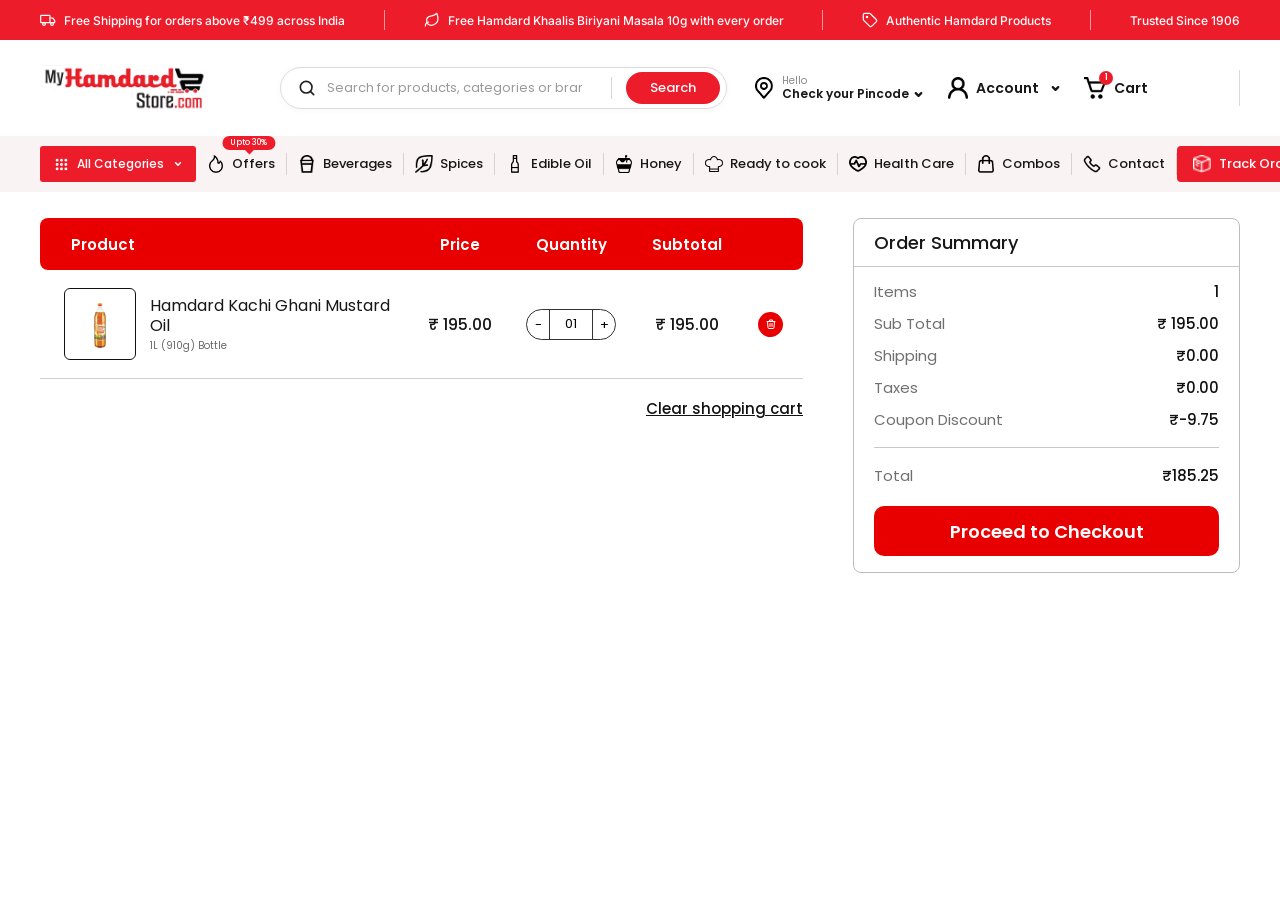
==== commit 52e25003: "cart page uploaded" ====
--- a/cart.html
+++ b/cart.html
@@ -959,6 +959,155 @@
 /* bottom quality section (home page wala) — same spacing on these pages */
 .page-content>.quality{margin-top:0}
   </style>
+
+<style id="hm-cart-figma">
+/* =====================================================================
+   CART PAGE — Figma table layout (desktop + mobile)
+   ===================================================================== */
+.cart-page{background:#fff;padding:56px 0 40px}
+.cart-page__box{width:min(1200px,calc(100% - 48px));max-width:none;margin:0 auto;background:none;border-radius:0;box-shadow:none;overflow:visible}
+.cart-page .cart{display:block;height:auto}
+.ct{display:grid;grid-template-columns:minmax(0,1fr) 387px;gap:50px;align-items:start;font-family:'Poppins',Arial,sans-serif;color:#171717}
+.ct-grid{display:grid;grid-template-columns:72px minmax(0,1fr) 90px 104px 100px 32px;column-gap:14px;align-items:center;padding:0 20px 0 24px}
+.ct-head{background:#e80000;color:#fff;border-radius:8px;height:58px;font-weight:600;font-size:16px}
+.ct-head .ct-h-prod{grid-column:1/3;padding-left:7px}
+.ct-head span{text-align:center}
+.ct-head .ct-h-prod{text-align:left}
+.ct-row{padding-top:26px;padding-bottom:26px;border-bottom:1px solid #cfcfcf}
+.ct-img{display:flex;align-items:center;justify-content:center;width:72px;height:72px;border:1px solid #111;border-radius:6px;background:#fff;overflow:hidden}
+.ct-img img{width:78%;height:78%;object-fit:contain}
+.ct-name{min-width:0}
+.ct-name a{display:block;font-size:16px;font-weight:400;line-height:1.25}
+.ct-name a:hover{color:var(--red)}
+.ct-name small{display:block;margin-top:3px;font-size:10px;color:#6b6b6b;line-height:1.3}
+.ct-price,.ct-sub{text-align:center;font-size:16px;font-weight:500;white-space:nowrap}
+.ct-qty{display:flex;justify-content:center}
+.ct-qty .qty{display:inline-flex;align-items:center;width:90px;height:31px;border:1px solid #333;border-radius:20px;background:#fff;overflow:hidden}
+.ct-qty .qty button{flex:0 0 22px;width:22px;height:100%;border:0;background:none;font-size:13px;line-height:1;cursor:pointer;padding:0}
+.ct-qty .qty input{flex:1;min-width:0;width:100%;height:100%;border:0;border-left:1px solid #333;border-right:1px solid #333;border-radius:0;text-align:center;font-size:13px;background:#fff;padding:0;outline:0}
+.ct-del{width:25px;height:25px;border:0;border-radius:50%;background:#e80000;display:grid;place-items:center;cursor:pointer;padding:0;justify-self:end}
+.ct-del svg{width:12px;height:12px;fill:none;stroke:#fff;stroke-width:2;stroke-linecap:round;stroke-linejoin:round;pointer-events:none}
+.ct-del:hover{background:#b80000}
+.ct-clear{display:flex;justify-content:flex-end;padding-top:26px}
+.ct-clear button{border:0;background:none;padding:0;font-size:15px;font-weight:500;text-decoration:underline;cursor:pointer;color:#111}
+.ct-clear button:hover{color:var(--red)}
+.ct-sum{border:1px solid #bdbdbd;border-radius:8px;background:#fff;overflow:hidden}
+.ct-sum h2{margin:0;padding:17px 20px;font-family:'Poppins',sans-serif;font-size:20px;font-weight:500;border-bottom:1px solid #c8c8c8;line-height:1.3}
+.ct-sum__body{padding:14px 20px 20px}
+.ct-line{display:flex;justify-content:space-between;align-items:center;min-height:40px;font-size:17px}
+.ct-line span{color:#707070}
+.ct-line b{font-weight:500;color:#111;white-space:nowrap}
+.ct-sum hr{border:0;border-top:1px solid #c8c8c8;margin:22px 0 14px}
+.ct-line--total{min-height:46px}
+.ct-btn{display:flex;align-items:center;justify-content:center;width:100%;height:58px;border-radius:10px;font-size:20px;font-weight:600;color:#fff;background:#e80000}
+.ct-btn:hover{background:#c40000}
+.ct-sum .ct-btn{margin-top:18px}
+.ct-btn--out{display:none}
+.ct-empty{grid-column:1/-1;text-align:center;padding:60px 20px}
+.ct-empty h3{margin:12px 0 6px;font-weight:500}
+.ct-empty p{margin:0 0 18px;color:#777}
+.ct-empty a{display:inline-flex;height:44px;padding:0 28px;border-radius:24px}
+.ct-empty svg{width:64px;height:64px;fill:none;stroke:#e0b5b8;stroke-width:1.4;stroke-linecap:round;stroke-linejoin:round}
+
+@media(max-width:1100px){
+  .ct{grid-template-columns:minmax(0,1fr);gap:28px}
+  .ct-sum{max-width:520px}
+}
+@media(max-width:700px){
+  .cart-page{padding:12px 0 24px}
+  .cart-page__box{width:calc(100% - 28px)}
+  .ct{gap:0}
+  .ct-grid{grid-template-columns:44px minmax(0,1fr) 44px 50px 54px 22px;column-gap:5px;padding:0 10px}
+  .ct-head{height:36px;font-size:8px;font-weight:600;border-radius:7px}
+  .ct-head .ct-h-prod{padding-left:0}
+  .ct-row{padding-top:19px;padding-bottom:19px;border-bottom:0}
+  .ct-img{width:44px;height:44px;border-radius:4px}
+  .ct-name a{font-size:11px;font-weight:500;line-height:1.2}
+  .ct-name small{font-size:7px;margin-top:2px}
+  .ct-price,.ct-sub{font-size:10.5px;font-weight:600}
+  .ct-qty .qty{width:50px;height:20px}
+  .ct-qty .qty button{flex:0 0 14px;width:14px;font-size:10px}
+  .ct-qty .qty input{font-size:9px}
+  .ct-del{width:16px;height:16px}
+  .ct-del svg{width:8px;height:8px}
+  .ct-clear{padding:6px 0 22px}
+  .ct-clear button{font-size:10px;font-weight:500}
+  .ct-sum{margin:0 10px;border-radius:8px;max-width:none}
+  .ct-sum h2{background:#fbf3f2;padding:11px 16px;font-size:16px;font-weight:500}
+  .ct-sum__body{padding:10px 16px 14px}
+  .ct-line{min-height:29px;font-size:14px}
+  .ct-line span{color:#555}
+  .ct-line b{font-size:15px}
+  .ct-sum hr{margin:12px 0 8px}
+  .ct-line--total{min-height:36px}
+  .ct-line--total span,.ct-line--total b{font-size:15px;font-weight:500}
+  .ct-sum .ct-btn--in{display:none}
+  .ct-btn--out{display:flex;margin:24px 10px 0;width:calc(100% - 20px);height:52px;border-radius:8px;font-size:15px}
+}
+</style>
+
+<style id="hm-cart-drawer-desktop">
+@media(min-width:701px){
+  .cart-drawer__box{right:auto;bottom:auto;left:50%;top:50%;width:min(1200px,calc(100% - 48px));max-height:92vh;overflow-y:auto;border-radius:16px;background:#fff;transform:translate(-50%,-46%);opacity:0;transition:transform .3s ease,opacity .3s ease}
+  .cart-drawer.open .cart-drawer__box{transform:translate(-50%,-50%);opacity:1}
+  .cart-drawer__box .cart{display:block;height:auto;padding:22px 28px 32px}
+  .ct-top{display:flex;align-items:center;justify-content:space-between;margin-bottom:18px;font-family:'Poppins',sans-serif}
+  .ct-top h2{margin:0;font-family:'Poppins',sans-serif;font-size:22px;font-weight:500}
+  .cart-drawer__box .ct{grid-template-columns:minmax(0,1fr) 360px;gap:36px}
+}
+@media(min-width:701px) and (max-width:1000px){
+  .cart-drawer__box .ct{grid-template-columns:minmax(0,1fr)}
+}
+</style>
+
+<style id="hm-cart-compact">
+/* only Figma sections on cart page: no extra quality block */
+body.page-cart .page-content{display:none}
+@media(min-width:701px){
+  .cart-page{padding:26px 0 36px}
+  .ct-head{height:52px;font-size:15px}
+  .ct-row{padding-top:18px;padding-bottom:18px}
+  .ct-clear{padding-top:18px}
+  .ct-left+aside,.ct>aside{position:sticky;top:14px;align-self:start}
+  .ct-sum h2{padding:12px 20px;font-size:18px}
+  .ct-sum__body{padding:8px 20px 16px}
+  .ct-line{min-height:32px;font-size:15px}
+  .ct-sum hr{margin:12px 0 8px}
+  .ct-line--total{min-height:38px}
+  .ct-sum .ct-btn{height:50px;font-size:18px;margin-top:12px}
+}
+</style>
+
+<style id="hm-view-cart">
+.cart__view{display:flex;align-items:center;justify-content:center;margin:10px 16px 0;height:46px;border:1.5px solid var(--red);border-radius:30px;color:var(--red);font-size:16px;font-weight:600;background:#fff;transition:background .2s,color .2s}
+.cart__view:hover{background:var(--red);color:#fff}
+.cart__view+.cart__checkout{margin-top:8px}
+.ct-top__r{display:flex;align-items:center;gap:14px}
+.ct-view{display:inline-flex;align-items:center;justify-content:center;height:38px;padding:0 20px;border:1.5px solid #e80000;border-radius:8px;color:#e80000;font-size:14px;font-weight:600;transition:background .2s,color .2s}
+.ct-view:hover{background:#e80000;color:#fff}
+</style>
+
+<style id="hm-cart-phone-fit">
+@media(max-width:700px){
+  .cart-page__box{width:calc(100% - 20px)}
+  .ct-grid{grid-template-columns:40px minmax(0,1fr) 44px 46px 50px 18px;column-gap:4px;padding:0 8px}
+  .ct-head{height:34px;font-size:8px}
+  .ct-head span{min-width:0}
+  .ct-row{padding-top:16px;padding-bottom:16px}
+  .ct-img{width:40px;height:40px}
+  .ct-name{min-width:0;overflow:hidden}
+  .ct-name a{font-size:10px;line-height:1.25;display:-webkit-box;-webkit-line-clamp:3;-webkit-box-orient:vertical;overflow:hidden;overflow-wrap:anywhere}
+  .ct-name small{font-size:7px;line-height:1.25;overflow-wrap:anywhere}
+  .ct-price,.ct-sub{font-size:9.5px;min-width:0}
+  .ct-qty .qty{width:46px;height:20px}
+  .ct-qty .qty button{flex:0 0 12px;width:12px;font-size:10px}
+  .ct-qty .qty input{font-size:8.5px}
+  .ct-del{width:18px;height:18px}
+  .ct-del svg{width:9px;height:9px}
+  .ct-sum{margin:0}
+  .ct-btn--out{margin:20px 0 0;width:100%}
+}
+</style>
 </head>
 <body data-page="cart" class="page-cart">
   <div class="announcement"><div class="announcement__inner">
@@ -1143,7 +1292,42 @@
     return '<div class="fbt"><div class="fbt__head"><span class="bag"><svg viewBox="0 0 14 10" aria-hidden="true"><path d="M2 2c1 3 3 4 5 4s4-1 5-4"/></svg></span><h3>Frequently Bought Together</h3><a href="category.html">Add more value ›</a></div><div class="fbt__list">'+
       list.map(function(id){var p=BY_ID[id],v=p.variants[0];return '<div class="fbt-card"><a class="fbt-card__row" href="product.html?id='+id+'"><img src="'+p.image+'" alt="" loading="lazy"><span><h4>'+esc(p.title)+'</h4><strong>'+money(v.price)+'</strong></span></a><button type="button" data-fbt="'+id+'">'+ico.cart+'Add to cart</button></div>';}).join('')+'</div></div>';
   }
+
+  /* ---------- CART PAGE (Figma table layout) ---------- */
+  var COUPON_PCT=5; /* TODO: coupon discount % (real coupon logic yahan connect karo) */
+  function pad2(n){return n<10?'0'+n:String(n);}
+  function inr(n){return '₹ '+Number(n).toLocaleString('en-IN',{minimumFractionDigits:2,maximumFractionDigits:2});}
+  function inr0(n){return '₹'+Number(n).toLocaleString('en-IN',{minimumFractionDigits:2,maximumFractionDigits:2});}
+  function isDesk(){return window.matchMedia('(min-width:701px)').matches;}
+  function pageCartHTML(inDrawer){
+    var top=inDrawer?'<div class="ct-top"><h2>Shopping Cart ('+count()+')</h2><span class="ct-top__r"><a class="ct-view" href="cart.html">View Cart</a><button type="button" class="x-btn" data-cart-close aria-label="Close cart">'+ico.x+'</button></span></div>':'';
+    return top+pageCartInner();
+  }
+  function pageCartInner(){
+    if(!items.length)return '<div class="ct"><div class="ct-empty"><svg viewBox="0 0 24 24" aria-hidden="true"><path d="M2 3h3l2.6 12.2a1 1 0 0 0 1 .8h9.2a1 1 0 0 0 1-.8L20.5 7H6"/><circle cx="9" cy="20" r="1.5"/><circle cx="18" cy="20" r="1.5"/></svg><h3>Your cart is empty</h3><p>Add some products to see them here.</p><a class="btn-red" href="category.html">Continue Shopping</a></div></div>';
+    var sub=subtotal(),disc=Math.round(sub*COUPON_PCT)/100,total=sub-disc;
+    var rows=items.map(function(it,idx){var p=BY_ID[it.id],v=p.variants[it.v];
+      return '<div class="ct-grid ct-row" data-idx="'+idx+'"><a class="ct-img" href="product.html?id='+p.id+'"><img src="'+p.image+'" alt="'+esc(p.title)+'"></a>'+
+        '<div class="ct-name"><a href="product.html?id='+p.id+'">'+esc(p.title)+'</a><small>'+esc(v.label)+'</small></div>'+
+        '<div class="ct-price">'+inr(v.price)+'</div>'+
+        '<div class="ct-qty"><div class="qty"><button type="button" data-q="-1" aria-label="Decrease quantity">-</button><input type="text" inputmode="numeric" value="'+pad2(it.qty)+'" aria-label="Quantity"><button type="button" data-q="1" aria-label="Increase quantity">+</button></div></div>'+
+        '<div class="ct-sub">'+inr(v.price*it.qty)+'</div>'+
+        '<button type="button" class="ct-del" aria-label="Remove '+esc(p.title)+'">'+ico.trash+'</button></div>';}).join('');
+    return '<div class="ct"><div class="ct-left"><div class="ct-grid ct-head"><span class="ct-h-prod">Product</span><span>Price</span><span>Quantity</span><span>Subtotal</span><span></span></div>'+rows+
+      '<div class="ct-clear"><button type="button" data-clear>Clear shopping cart</button></div></div>'+
+      '<aside><div class="ct-sum"><h2>Order Summary</h2><div class="ct-sum__body">'+
+      '<div class="ct-line"><span>Items</span><b>'+count()+'</b></div>'+
+      '<div class="ct-line"><span>Sub Total</span><b>'+inr(sub)+'</b></div>'+
+      '<div class="ct-line"><span>Shipping</span><b>'+inr0(0)+'</b></div>'+
+      '<div class="ct-line"><span>Taxes</span><b>'+inr0(0)+'</b></div>'+
+      '<div class="ct-line"><span>Coupon Discount</span><b>₹-'+disc.toLocaleString('en-IN',{minimumFractionDigits:2,maximumFractionDigits:2})+'</b></div>'+
+      '<hr><div class="ct-line ct-line--total"><span>Total</span><b>'+inr0(total)+'</b></div>'+
+      '<a class="ct-btn ct-btn--in" href="#checkout">Proceed to Checkout</a></div></div>'+
+      '<a class="ct-btn ct-btn--out" href="#checkout">Proceed to Checkout</a></aside></div>';
+  }
   function cartHTML(){
+    if(PAGE==='cart')return pageCartHTML(false);
+    if(isDesk())return pageCartHTML(true);
     var n=count(),sub=subtotal();
     var head='<div class="cart__head">'+ico.cartBig+'<h2>Shopping cart ('+n+')</h2><button type="button" class="x-btn cart__close" data-cart-close aria-label="Close cart">'+ico.x+'</button></div>';
     if(!items.length)return head+'<div class="cart__scroll"><div class="cart-empty"><svg viewBox="0 0 24 24" aria-hidden="true"><path d="M2 3h3l2.6 12.2a1 1 0 0 0 1 .8h9.2a1 1 0 0 0 1-.8L20.5 7H6"/><circle cx="9" cy="20" r="1.5"/><circle cx="18" cy="20" r="1.5"/></svg><h3>Your cart is empty</h3><p>Add products worth '+rupee(TIERS[0].at)+' to unlock free gifts.</p><a class="btn-red" href="category.html">Continue Shopping</a></div>'+fbtHTML()+'</div>';
@@ -1151,7 +1335,7 @@
       '<div class="cart__foot"><div class="cart__sub"><span>SubTotal</span><strong>'+money(sub)+'</strong></div>'+
       '<div class="cart__pin">'+ico.pin+'Check delivery to your pincode. <button type="button" class="link" data-pin-toggle>Enter pincode ›</button>'+
       '<form class="pin-form" data-pin-form><input inputmode="numeric" maxlength="6" placeholder="6-digit pincode" aria-label="Pincode"><button class="btn-red" type="submit">Check</button></form><div class="pin-msg" aria-live="polite"></div></div>'+
-      '<a class="btn-red cart__checkout" href="#checkout">Check Out</a></div>';
+      '<a class="cart__view" href="cart.html">View Cart</a><a class="btn-red cart__checkout" href="#checkout">Check Out</a></div>';
   }
   var cartRoots=[];
   function renderAll(){
@@ -1169,18 +1353,20 @@
     drawer.innerHTML='<div class="cart-drawer__shade" data-cart-close></div><div class="cart-drawer__box" role="dialog" aria-modal="true"><div class="cart"></div></div>';
     document.body.appendChild(drawer);cartRoots.push(drawer.querySelector('.cart'));
   }else{var root=$('#cart-root');if(root)cartRoots.push(root);}
+  window.matchMedia('(min-width:701px)').addEventListener('change',function(){renderAll();});
   var headerCart=$('.header-cart');
-  if(headerCart){headerCart.setAttribute('href','cart.html');headerCart.addEventListener('click',function(e){if(PAGE==='cart')return;e.preventDefault();openCart();});}
+  if(headerCart){headerCart.setAttribute('href','cart.html');headerCart.addEventListener('click',function(e){e.preventDefault();if(PAGE==='cart'){window.scrollTo({top:0,behavior:'smooth'});return;}openCart();});}
   document.addEventListener('keydown',function(e){if(e.key==='Escape')closeCart();});
 
   /* cart interactions (event delegation) */
   document.addEventListener('click',function(e){
     var t=e.target;
     if(t.closest('[data-cart-close]')){closeCart();return;}
-    var row=t.closest('.c-item');
+    if(t.closest('[data-clear]')){items=[];save(items);renderAll();toast('Cart cleared');return;}
+    var row=t.closest('.c-item, .ct-row');
     if(row){var idx=+row.dataset.idx;
-      var qb=t.closest('[data-q]');if(qb){setQty(idx,items[idx].qty+(+qb.dataset.q));return;}
-      if(t.closest('.c-del')){var nm=BY_ID[items[idx].id].title;setQty(idx,0);toast(nm+' removed');return;}
+      var qb=t.closest('[data-q]');if(qb){var nq=items[idx].qty+(+qb.dataset.q);if(nq<1&&row.classList.contains('ct-row'))return;setQty(idx,nq);return;}
+      if(t.closest('.c-del, .ct-del')){var nm=BY_ID[items[idx].id].title;setQty(idx,0);toast(nm+' removed');return;}
     }
     var fb=t.closest('[data-fbt]');if(fb){addItem(fb.dataset.fbt,0,1);toast('Added to cart');return;}
     if(t.closest('[data-pin-toggle]')){var f=t.closest('.cart__pin').querySelector('[data-pin-form]');f.classList.toggle('show');if(f.classList.contains('show'))f.querySelector('input').focus();return;}
@@ -1190,7 +1376,7 @@
       var h=ac.innerHTML;ac.textContent='Added ✓';setTimeout(function(){ac.innerHTML=h;},900);openCart();}
     if(t.closest('a[href="#checkout"]')){e.preventDefault();toast('Checkout connect karna hai (Shopify / payment gateway)');}
   });
-  document.addEventListener('change',function(e){var inp=e.target.closest('.c-item .qty input');if(!inp)return;var idx=+inp.closest('.c-item').dataset.idx;setQty(idx,Math.max(1,parseInt(inp.value,10)||1));});
+  document.addEventListener('change',function(e){var inp=e.target.closest('.c-item .qty input, .ct-row .qty input');if(!inp)return;var idx=+inp.closest('.c-item, .ct-row').dataset.idx;setQty(idx,Math.max(1,parseInt(inp.value,10)||1));});
   document.addEventListener('submit',function(e){
     var f=e.target.closest('[data-pin-form]');if(!f)return;e.preventDefault();
     var v=f.querySelector('input').value.trim(),m=f.parentNode.querySelector('.pin-msg');
